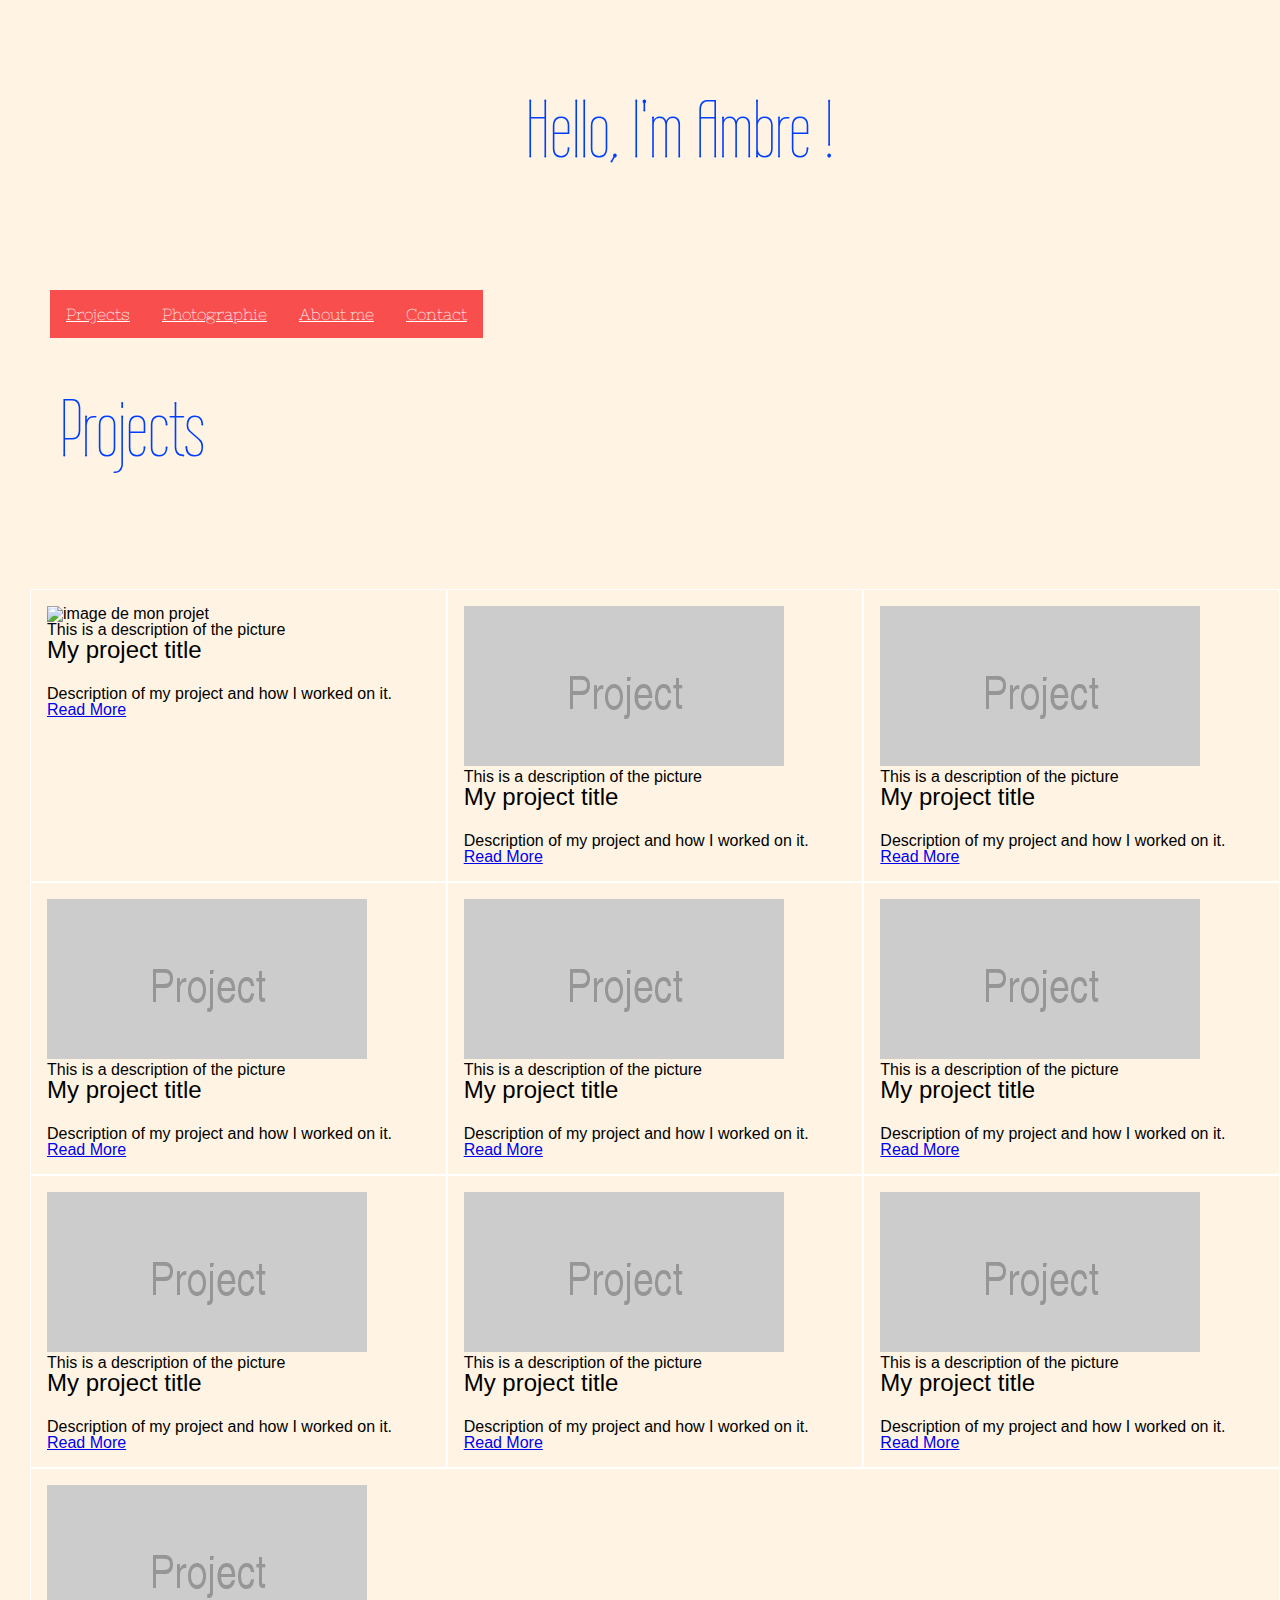
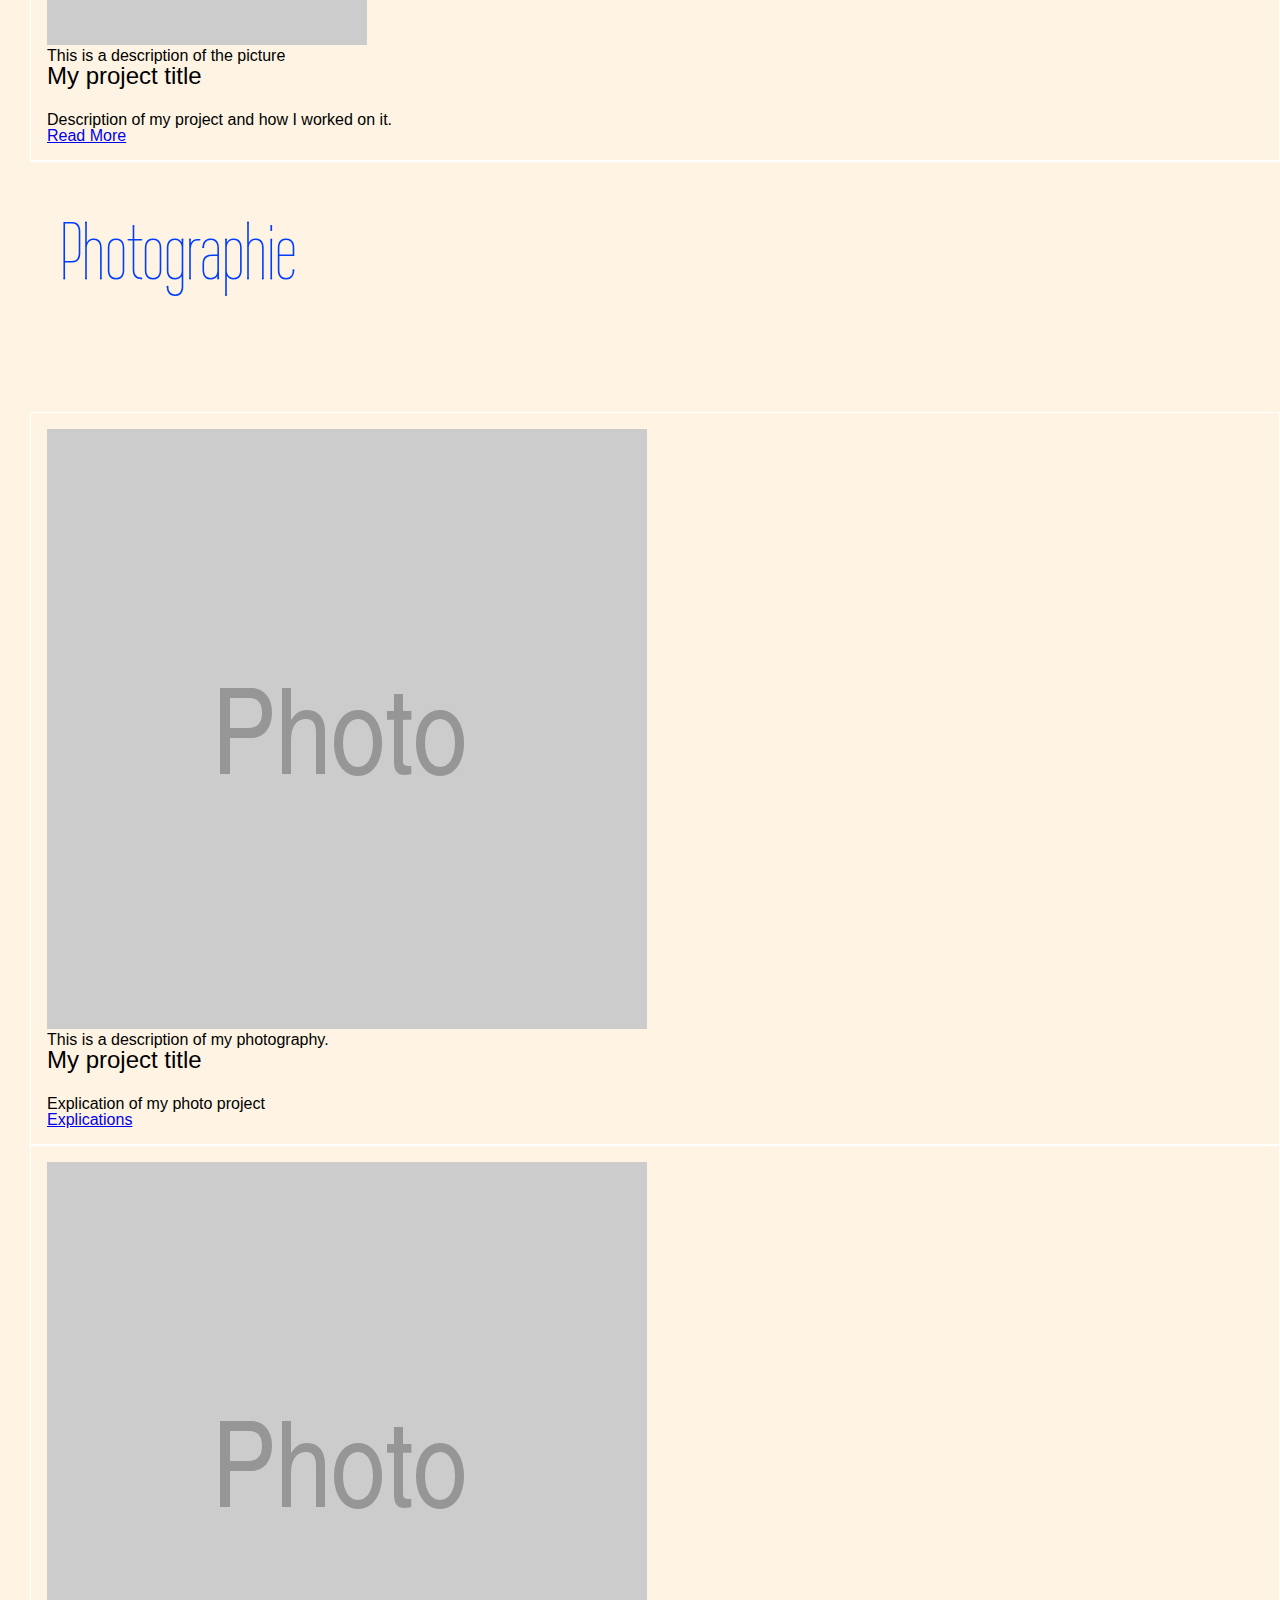
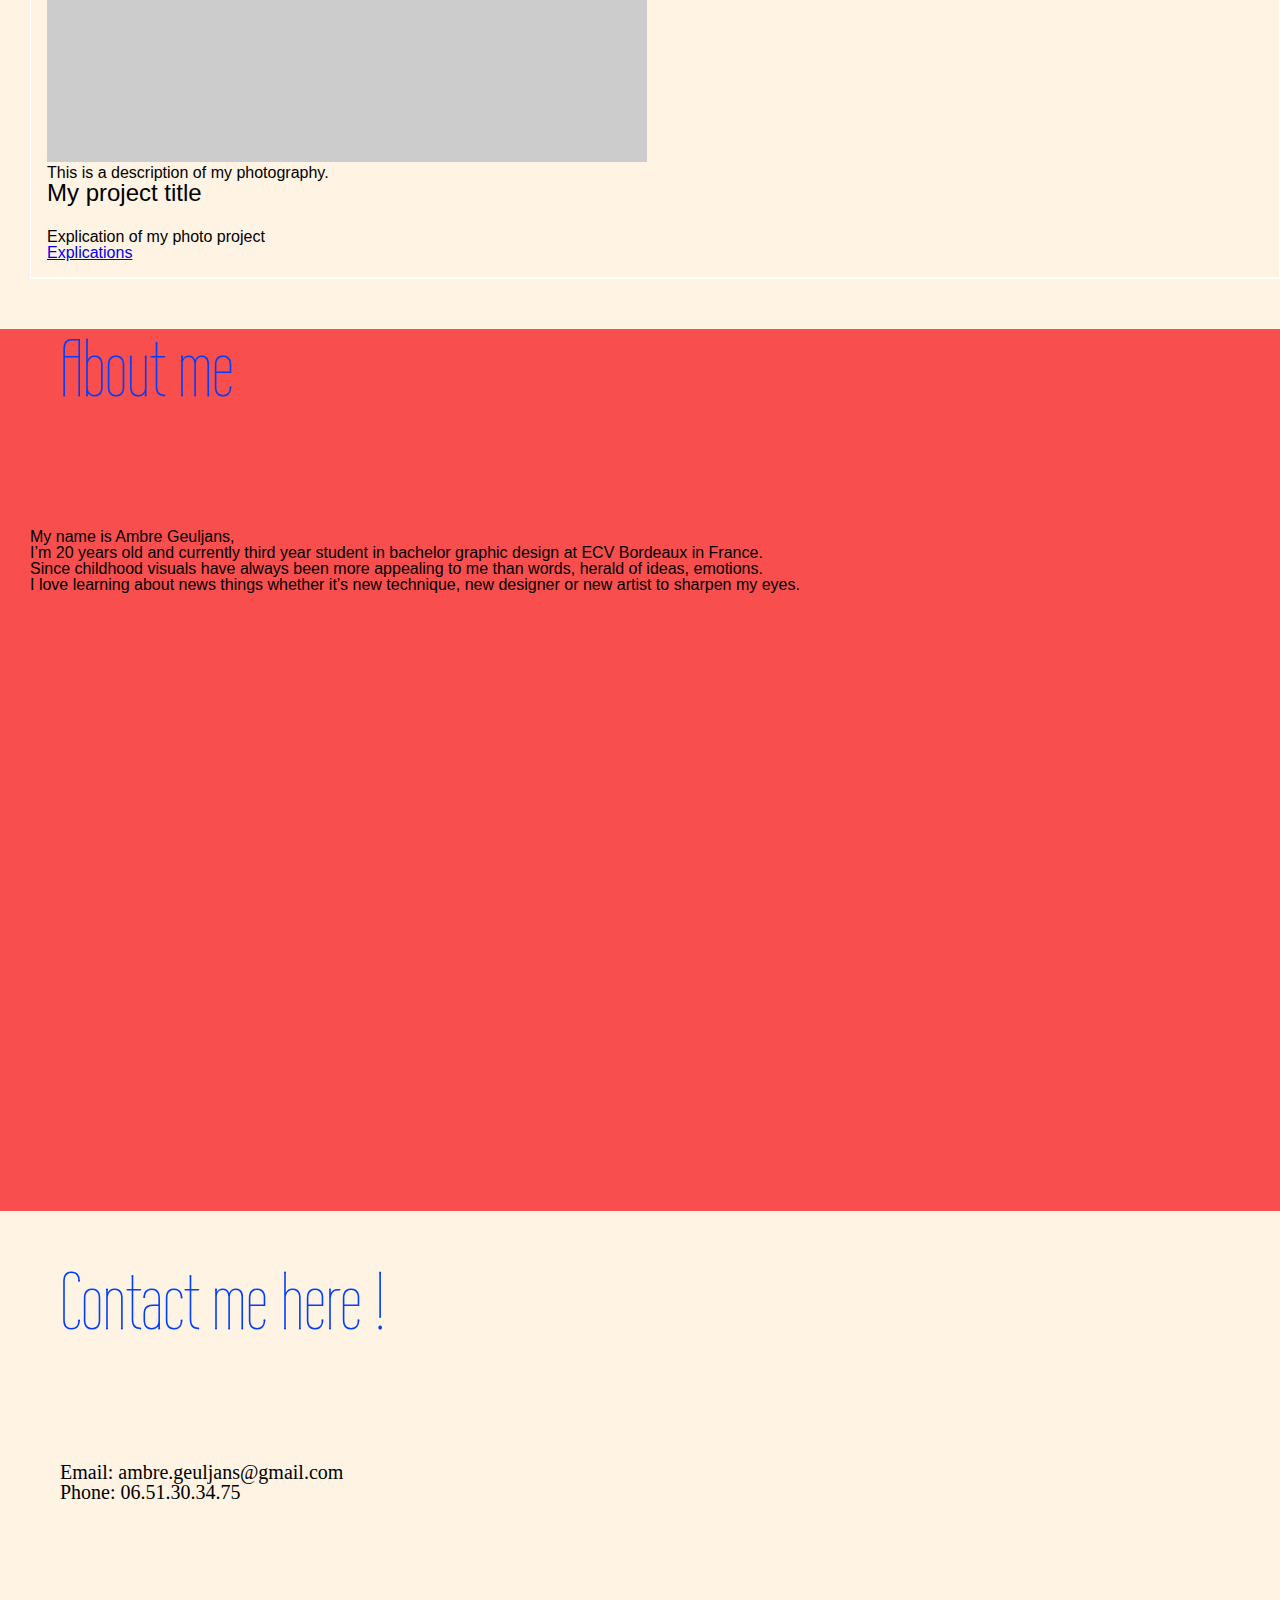
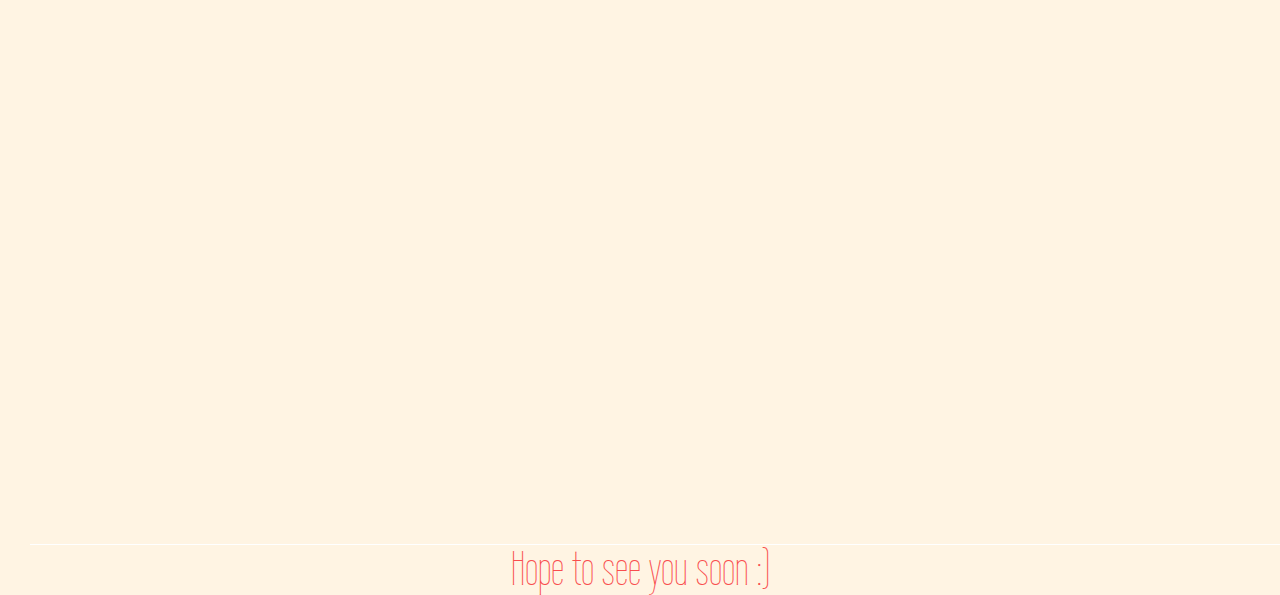
==== index.html @ 08d4a963 "First Commit" ====
<!DOCTYPE html>
<html lang="en" dir="ltr">
  <head>
    <meta charset="utf-8">
    <title>My first portfolio</title>

    <link rel="stylesheet" href="css/reset.css">
    <link rel="stylesheet" href="css/typo.css">
    <link rel="stylesheet" href="css/master.css">

  </head>
  <body>

<header>
  <h1>Hello, I'm Ambre !</h1>

<a class="toggle-menu" href="#mainmenu">Open</a>

<nav id="mainmenu">
    <a href="#" class= "menu-close">x</a>
  <ul>
    <li> <a href="#project">Projects</a> </li>
    <li> <a href="#photo">Photographie</a> </li>
    <li> <a href="#about">About me</a> </li>
    <li> <a href="#contact">Contact</a> </li>
  </ul>
</nav>
<a href="#" class="backdrop"></a>
</header>

<main>
<section id="project">
<h1>Projects</h1>

<div class="project-feature-content">

    <div class="project-feature">

    <figure>
      <img src="images/fish.jpg" alt="image de mon projet">
      <figcaption>This is a description of the picture</figcaption>
    </figure>

      <h2>My project title</h2>
      <p>Description of my project and how I worked on it. </p>
      <a href="project01.html">Read More</a>

    </div>



    <div class="project-feature">

    <figure>
      <img src="images/th-320x160.png" alt="image de mon projet">
      <figcaption>This is a description of the picture</figcaption>
    </figure>

      <h2>My project title</h2>
      <p>Description of my project and how I worked on it. </p>
      <a href="project01.html">Read More</a>

    </div>



    <div class="project-feature">

    <figure>
      <img src="images/th-320x160.png" alt="image de mon projet">
      <figcaption>This is a description of the picture</figcaption>
    </figure>

      <h2>My project title</h2>
      <p>Description of my project and how I worked on it. </p>
      <a href="project01.html">Read More</a>

    </div>



    <div class="project-feature">

    <figure>
      <img src="images/th-320x160.png" alt="image de mon projet">
      <figcaption>This is a description of the picture</figcaption>
    </figure>

      <h2>My project title</h2>
      <p>Description of my project and how I worked on it. </p>
      <a href="project01.html">Read More</a>

    </div>



    <div class="project-feature">

    <figure>
      <img src="images/th-320x160.png" alt="image de mon projet">
      <figcaption>This is a description of the picture</figcaption>
    </figure>

      <h2>My project title</h2>
      <p>Description of my project and how I worked on it. </p>
      <a href="project01.html">Read More</a>

    </div>



    <div class="project-feature">

    <figure>
      <img src="images/th-320x160.png" alt="image de mon projet">
      <figcaption>This is a description of the picture</figcaption>
    </figure>

      <h2>My project title</h2>
      <p>Description of my project and how I worked on it. </p>
      <a href="project01.html">Read More</a>

    </div>



    <div class="project-feature">

    <figure>
      <img src="images/th-320x160.png" alt="image de mon projet">
      <figcaption>This is a description of the picture</figcaption>
    </figure>

      <h2>My project title</h2>
      <p>Description of my project and how I worked on it. </p>
      <a href="project01.html">Read More</a>

    </div>



    <div class="project-feature">

    <figure>
      <img src="images/th-320x160.png" alt="image de mon projet">
      <figcaption>This is a description of the picture</figcaption>
    </figure>

      <h2>My project title</h2>
      <p>Description of my project and how I worked on it. </p>
      <a href="project01.html">Read More</a>

    </div>



    <div class="project-feature">

    <figure>
      <img src="images/th-320x160.png" alt="image de mon projet">
      <figcaption>This is a description of the picture</figcaption>
    </figure>

      <h2>My project title</h2>
      <p>Description of my project and how I worked on it. </p>
      <a href="project01.html">Read More</a>

    </div>



    <div class="project-feature">

    <figure>
      <img src="images/th-320x160.png" alt="image de mon projet">
      <figcaption>This is a description of the picture</figcaption>
    </figure>

      <h2>My project title</h2>
      <p>Description of my project and how I worked on it. </p>
      <a href="project01.html">Read More</a>

    </div>



</div>

</section>


<section id="photo">

<h1>Photographie</h1>

<div class="photo-feature-content">

  <div class="photo-feature">
    <figure>
      <img src="images/th-600x600.png" alt="photo de mon projet">
      <figcaption>This is a description of my photography.</figcaption>
    </figure>

    <h2>My project title</h2>
    <p>Explication of my photo project </p>
    <a href="photo01.html">Explications</a>
  </div>

  <div class="photo-feature">
    <figure>
      <img src="images/th-600x600.png" alt="photo de mon projet">
      <figcaption>This is a description of my photography.</figcaption>
    </figure>

    <h2>My project title</h2>
    <p>Explication of my photo project </p>
    <a href="photo01.html">Explications</a>
  </div>


</section>


<section id="about">

  <div class="about">
    <h1>About me</h1>
    <p>My name is Ambre Geuljans,<br>
  I’m 20 years old and currently third year student in bachelor graphic design at ECV Bordeaux in France.<br>
  Since childhood visuals have always been more appealing to me than words, herald of ideas, emotions.<br>
  I love learning about news things whether it’s new technique, new designer or new artist to sharpen my eyes.</p>
   </div>
  </section>

<section id="contact">
<h1>Contact me here !</h1>
  <div class="infocontact">
    <p> Email: ambre.geuljans@gmail.com
    <br> Phone: 06.51.30.34.75</p>
</div>

</section>

</main>

<footer>
Hope to see you soon :)
</footer>

  </body>
</html>
---- css/typo.css ----
@import url('https://fonts.googleapis.com/css?family=Wire+One&display=swap');
@import url('https://fonts.googleapis.com/css?family=Nixie+One&display=swap');
body {
  font-family: sans-serif;
}

h1 {
  font-size: 5em;
  margin-bottom: 1.5em;
  font-family: 'Wire One', sans-serif;
  color: black;
  color: #003EFD;
}

h2{
  font-size: 1.5em;
  margin-bottom: 1em;

}

ul {
  font-family: 'Nixie One', cursive;
}

footer{
  text-align: center;
  font-size: 3em;
  font-family: 'Wire One', sans-serif;
  color: #F94E4E;
}

#contact {
  font-family: 'Playfair Display', serif;
  }
---- css/master.css ----
body {
  background: #FFF4E3;
  position: relative;
}

section {
  min-height: 98vh;
  border-bottom: 1px solid white;
}

header h1{
  margin-left: 30px;
  margin-top: 50px;
  padding-top: 40px;
  text-align : center;
  font-size: 80px;
}

h1 {
  margin-left: 30px;
}

header {
  margin-left: 50px;
}


/*nav ul{
  display: flex;
  justify-content: space-evently;
}*/

#mainmenu{
  background-color: white;
  width: 300px;
  position: absolute;
  top: 0;
  z-index: 999;
  left: -300px;
  height: 100%;
  transition: 2s all ease;
}

#mainmenu:target {
  left: 0;
}

#mainmenu ul a {
display: flex;
align-items: center;
justify-content: left;
color: white;
background:  #F94E4E;
padding: 1em;
margin-bottom: 1px;
}

.menu-close{
  display: block;
  align-items: center;
  justify-content: center;
  background: #000;
  width: 40px;
  height: 40px;
  color: #fff;
  font-size: 2em;
  text-decoration: none;
  position: absolute;
  top: 0;
  right: 0;
}

.toggle-menu{
  border: 1px solid #000;
  padding: 1em;
}


#mainmenu:target + .backdrop {
  display: block;
  background-color: rgba(255, 221, 9, 0,9)  ;
  position: static;
  top:0;
  left: 0;
  z-index: 998;
  width: 100%;
  height: 100%;
}

@media (min-width:640px) {
  #mainmenu{
      position: static;
      width: 100%;
      background: transparent;
    }
#mainmenu ul {
  display: flex;`
  justify-content: space-around;
  width: 100%;`
}

#main-menu ul a {
  color: #000;
}

.toggle-menu{
  display: none;
}

.menu-close {
  display: none;
}

#project {
  margin-left: 30px;
  margin-top: 50px;
}

.project-feature-content {
  display: flex;
  flex-wrap: wrap;
  justify-content: space-evenly;
}

.project-feature {
  border: 1px solid white;
  marging : 1em;
  padding: 1em;
  flex-basis: 320px;
  flex-grow: 1;
  flex-shrink: 1;
}

#photo {
  margin-left: 30px;
  margin-top: 50px;
}

.photo-feature-content {
  display: flex;
  flex-wrap: wrap;
  justify-content: space-evenly;
}

.photo-feature{
  border: 1px solid white;
  marging : 1em;
  padding: 1em;
  flex-grow: 1;
}

.about {
  margin-left: 30px;
  margin-top: 50px;

}
#about {
    background: #F94E4E;

}

#contact {
  margin-left: 30px;
  margin-top: 50px;
}

.infocontact {
  margin-left: 30px;
  display-flex: flex;
  font-size: 20px;
}
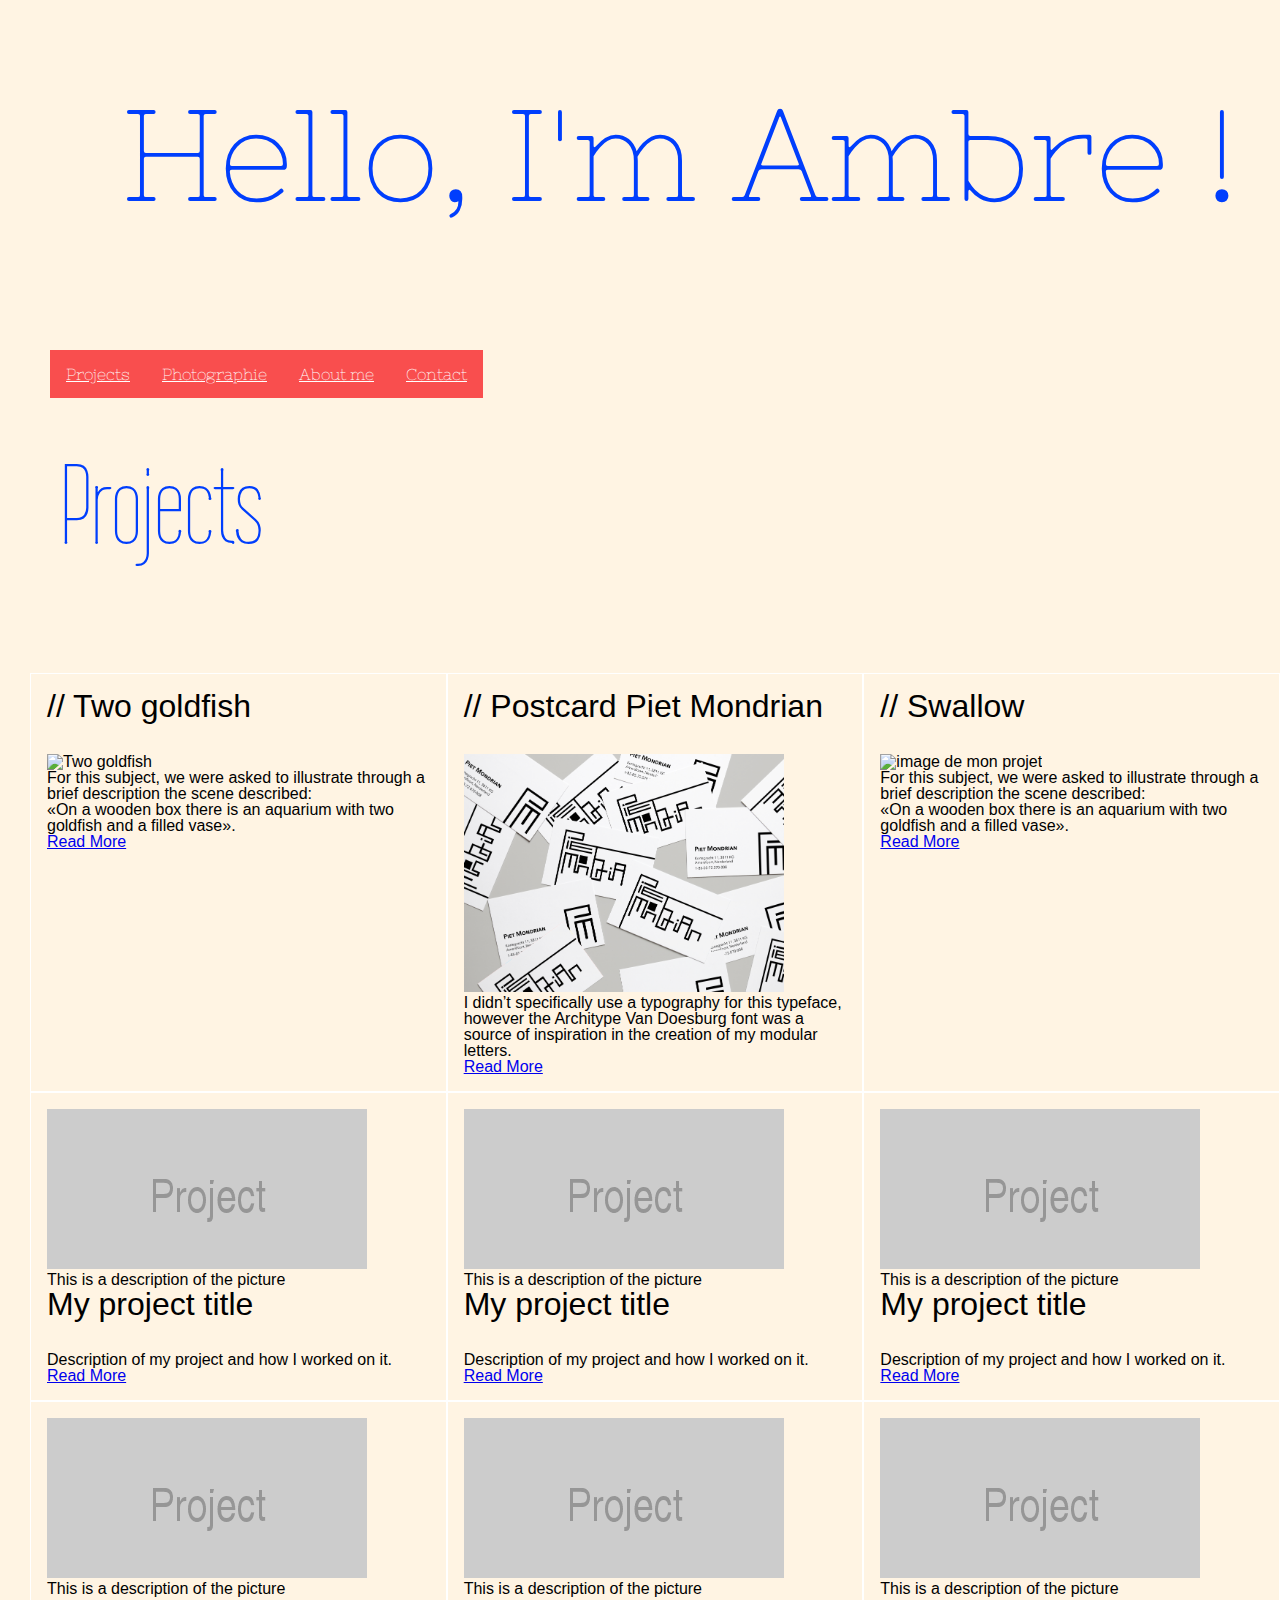
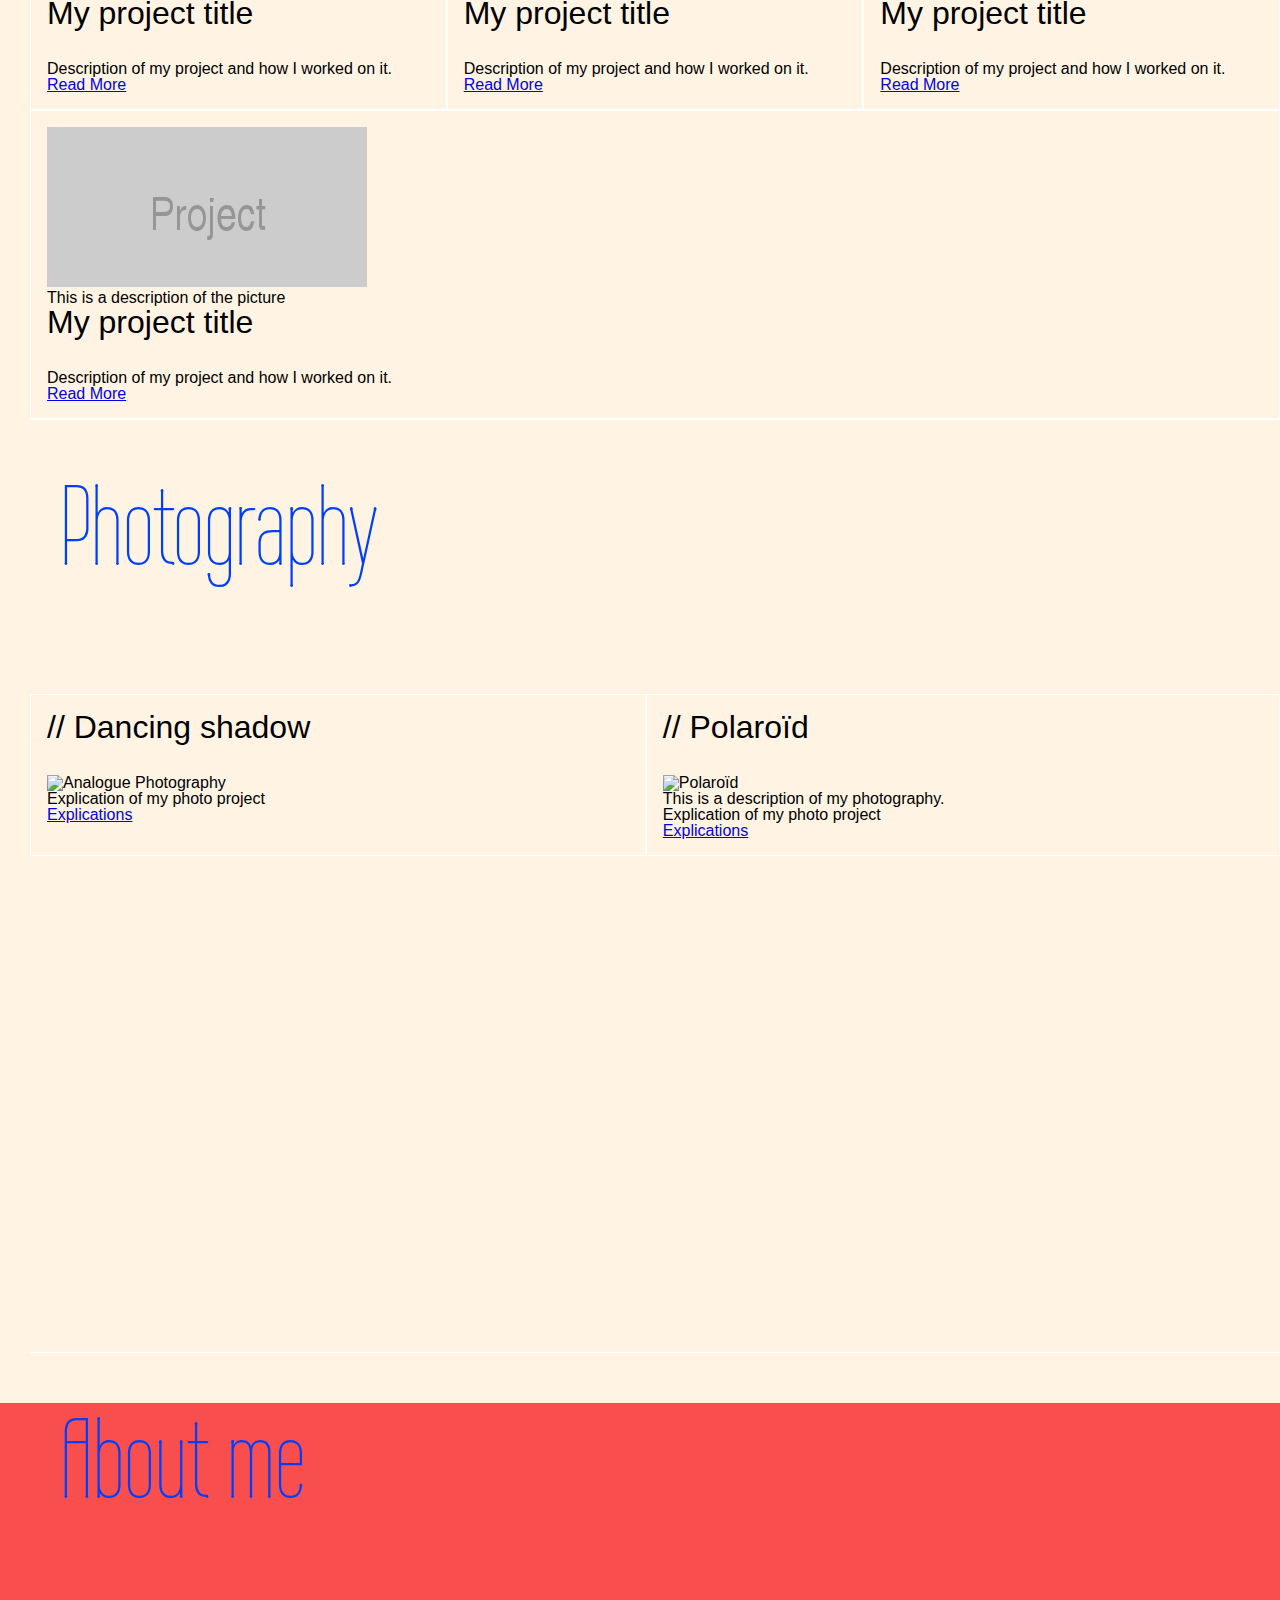
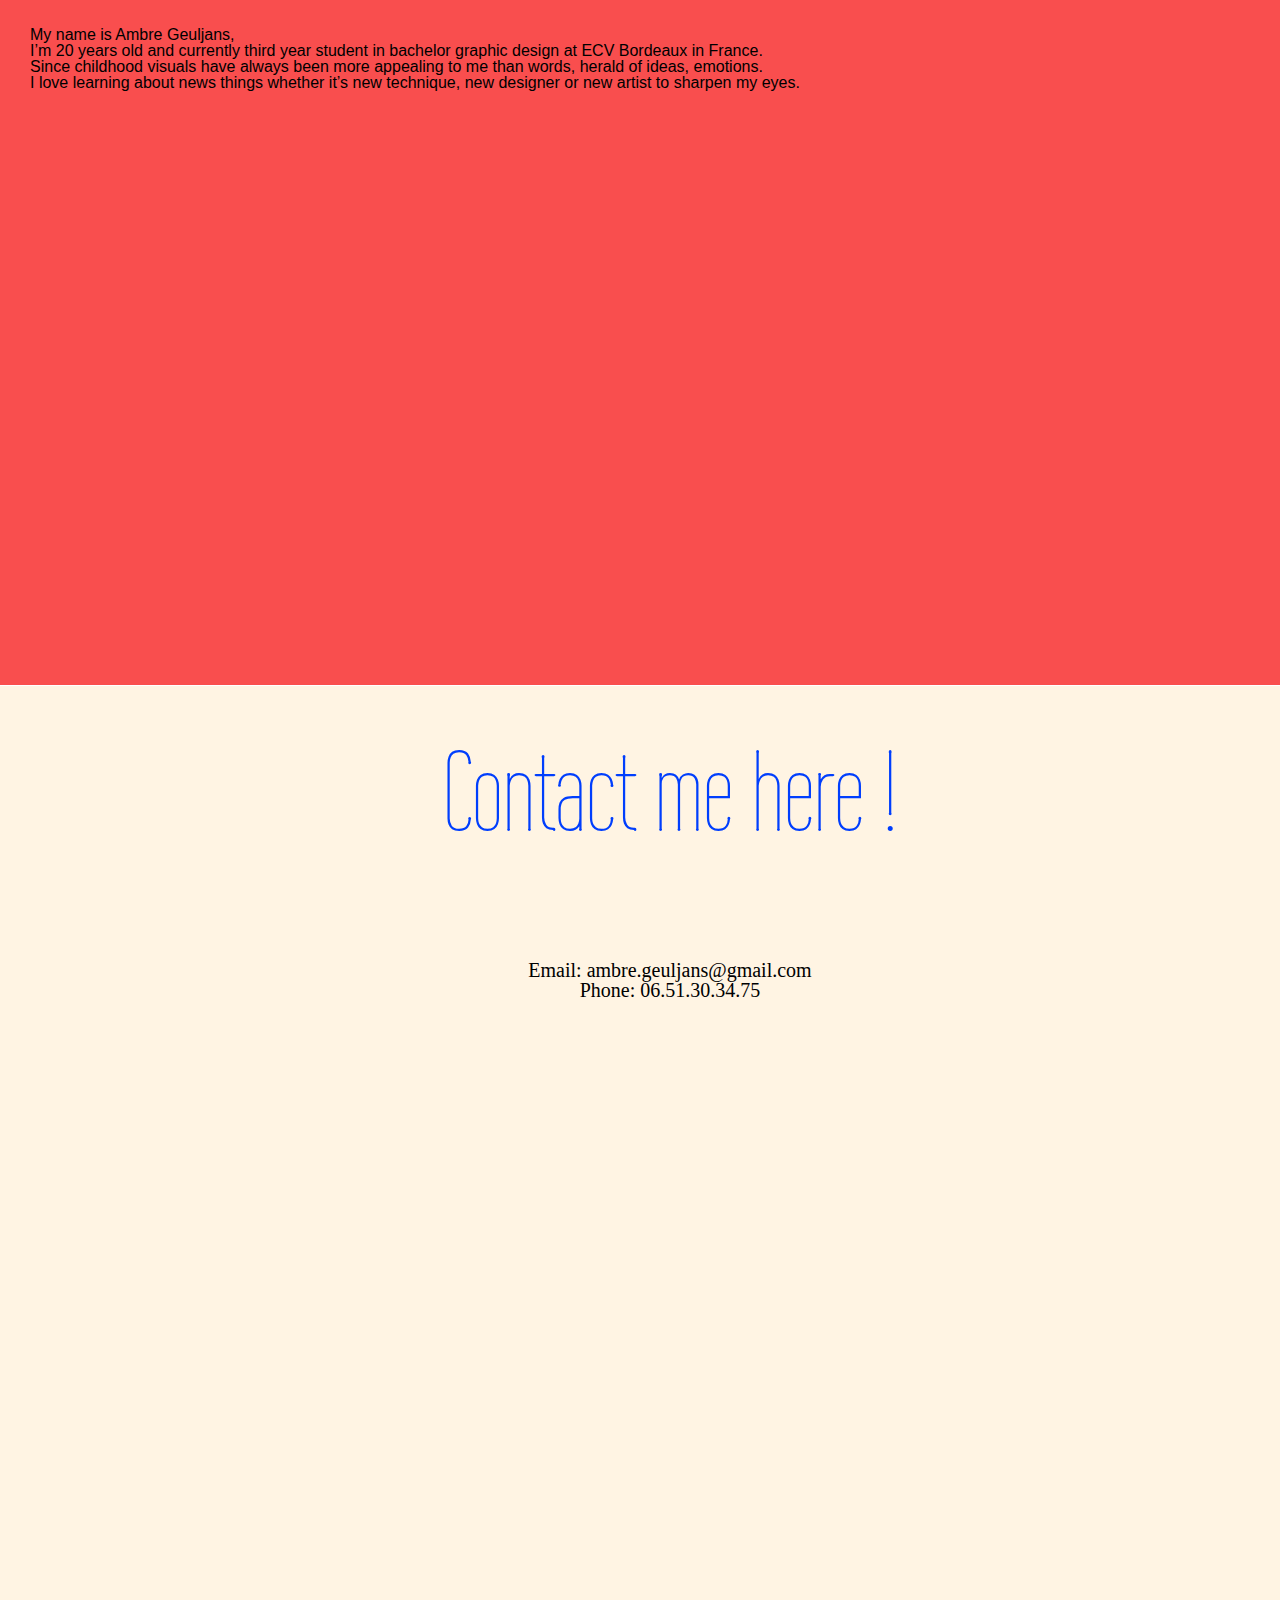
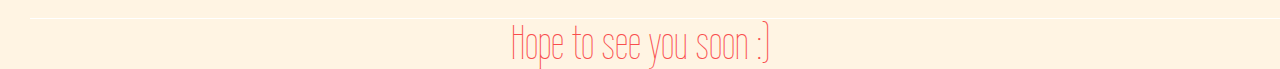
==== commit 4a66eb7d: "2ème mise à jour" ====
--- a/index.html
+++ b/index.html
@@ -37,42 +37,43 @@
     <div class="project-feature">
 
     <figure>
-      <img src="images/fish.jpg" alt="image de mon projet">
-      <figcaption>This is a description of the picture</figcaption>
-    </figure>
-
-      <h2>My project title</h2>
-      <p>Description of my project and how I worked on it. </p>
-      <a href="project01.html">Read More</a>
-
-    </div>
-
-
-
-    <div class="project-feature">
-
-    <figure>
-      <img src="images/th-320x160.png" alt="image de mon projet">
-      <figcaption>This is a description of the picture</figcaption>
-    </figure>
-
-      <h2>My project title</h2>
-      <p>Description of my project and how I worked on it. </p>
-      <a href="project01.html">Read More</a>
-
-    </div>
-
-
-
-    <div class="project-feature">
-
-    <figure>
-      <img src="images/th-320x160.png" alt="image de mon projet">
-      <figcaption>This is a description of the picture</figcaption>
-    </figure>
-
-      <h2>My project title</h2>
-      <p>Description of my project and how I worked on it. </p>
+      <h2>// Two goldfish</h2>
+      <img src="images/fish.jpg" alt="Two goldfish" width="320x160px">
+    </figure>
+
+      <p>For this subject, we were asked to illustrate through a brief description the scene described:
+
+<br>«On a wooden box there is an aquarium with two goldfish and a filled vase».</p>
+      <a href="project01.html">Read More</a>
+
+    </div>
+
+
+
+    <div class="project-feature">
+
+    <figure>
+        <h2>// Postcard Piet Mondrian</h2>
+      <img src="images/cards.jpg" alt="Piet Mondrian" width="320x160px">
+    </figure>
+
+      <p>I didn’t specifically use a typography for this typeface, however the Architype Van Doesburg font was a source of inspiration in the creation of my modular letters.</p>
+      <a href="project01.html">Read More</a>
+
+    </div>
+
+
+
+    <div class="project-feature">
+
+    <figure>
+      <h2>// Swallow</h2>
+      <img src="images/" alt="image de mon projet" width="320x160px">
+    </figure>
+
+      <p>For this subject, we were asked to illustrate through a brief description the scene described:
+
+<br>«On a wooden box there is an aquarium with two goldfish and a filled vase».</p>
       <a href="project01.html">Read More</a>
 
     </div>
@@ -191,28 +192,28 @@
 
 <section id="photo">
 
-<h1>Photographie</h1>
+<h1>Photography</h1>
 
 <div class="photo-feature-content">
 
   <div class="photo-feature">
     <figure>
-      <img src="images/th-600x600.png" alt="photo de mon projet">
-      <figcaption>This is a description of my photography.</figcaption>
-    </figure>
-
-    <h2>My project title</h2>
+      <h2>// Dancing shadow</h2>
+      <img src="images/negative.jpg" alt="Analogue Photography"width="500x500">
+    </figure>
+
     <p>Explication of my photo project </p>
     <a href="photo01.html">Explications</a>
   </div>
 
   <div class="photo-feature">
     <figure>
-      <img src="images/th-600x600.png" alt="photo de mon projet">
+      <h2>// Polaroïd</h2>
+      <img src="images/pola.jpg" alt="Polaroïd"width="400x400">
       <figcaption>This is a description of my photography.</figcaption>
     </figure>
 
-    <h2>My project title</h2>
+
     <p>Explication of my photo project </p>
     <a href="photo01.html">Explications</a>
   </div>
--- a/css/typo.css
+++ b/css/typo.css
@@ -4,16 +4,20 @@
   font-family: sans-serif;
 }
 
+header h1{
+  font-family: 'Nixie One', cursive;
+}
+
 h1 {
-  font-size: 5em;
-  margin-bottom: 1.5em;
+  font-size: 7em;
+  margin-bottom: 1em;
   font-family: 'Wire One', sans-serif;
   color: black;
   color: #003EFD;
 }
 
 h2{
-  font-size: 1.5em;
+  font-size: 2em;
   margin-bottom: 1em;
 
 }
@@ -31,4 +35,6 @@
 
 #contact {
   font-family: 'Playfair Display', serif;
+  font-size: 1,5em;
+  text-align: center;
   }
--- a/css/master.css
+++ b/css/master.css
@@ -13,7 +13,7 @@
   margin-top: 50px;
   padding-top: 40px;
   text-align : center;
-  font-size: 80px;
+  font-size: 130px;
 }
 
 h1 {
@@ -111,6 +111,12 @@
   display: none;
 }
 
+.img{
+  width: 50%;
+  height: 500Px;
+  object-fit: cover;
+}
+
 #project {
   margin-left: 30px;
   margin-top: 50px;
@@ -166,6 +172,7 @@
 
 .infocontact {
   margin-left: 30px;
+  margin-top: 100px;
   display-flex: flex;
   font-size: 20px;
 }
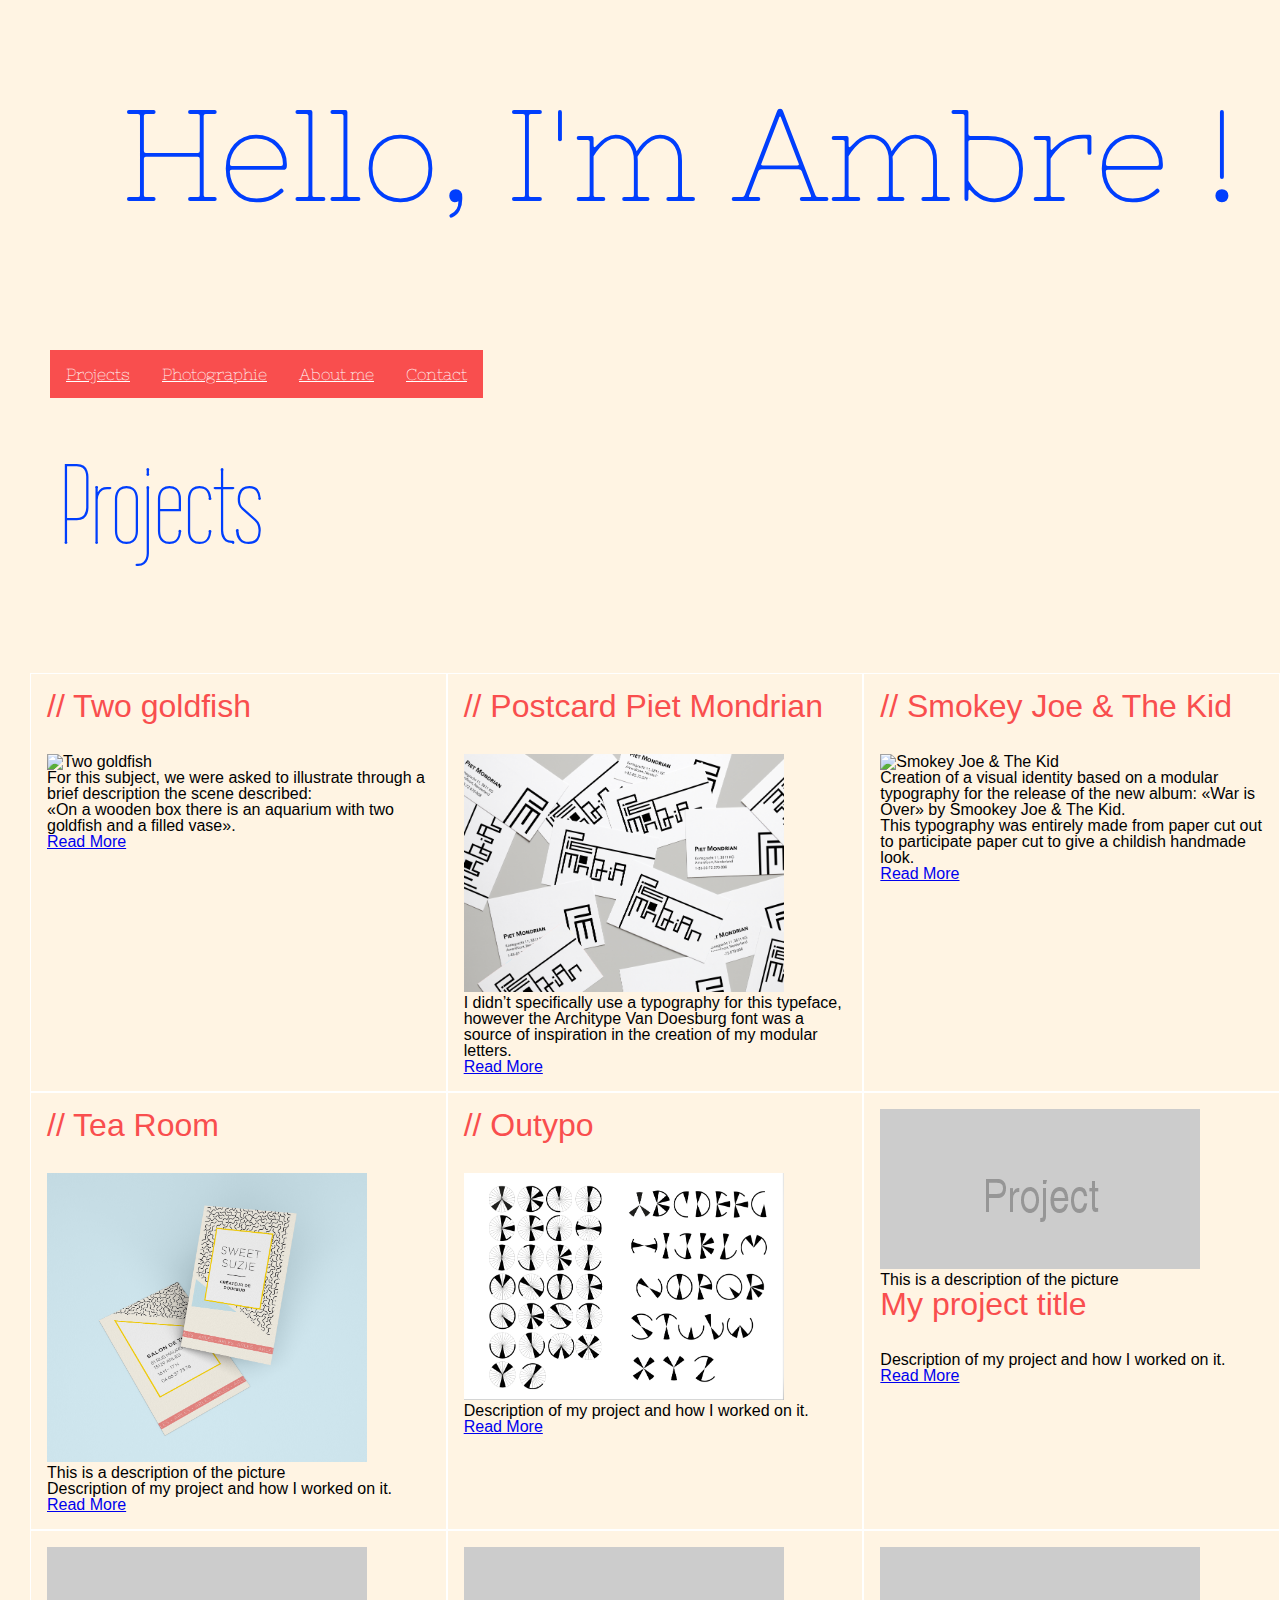
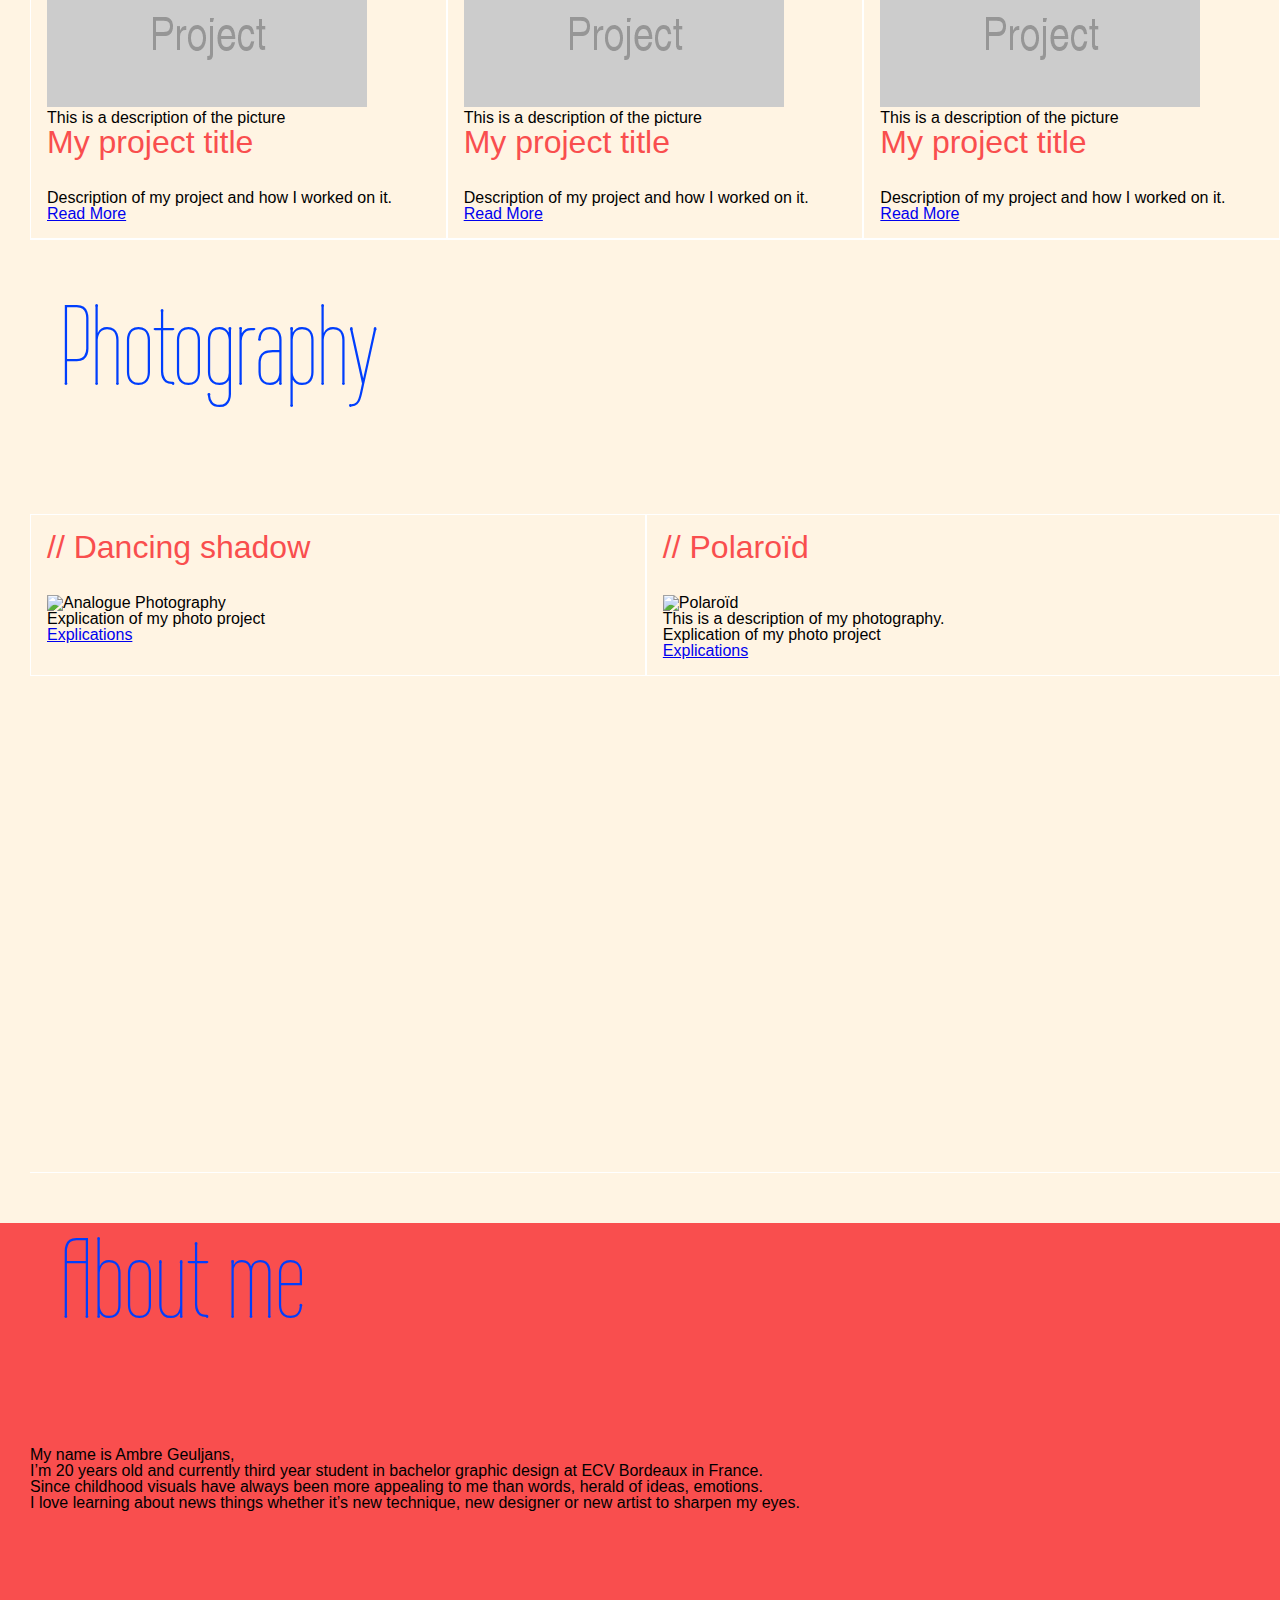
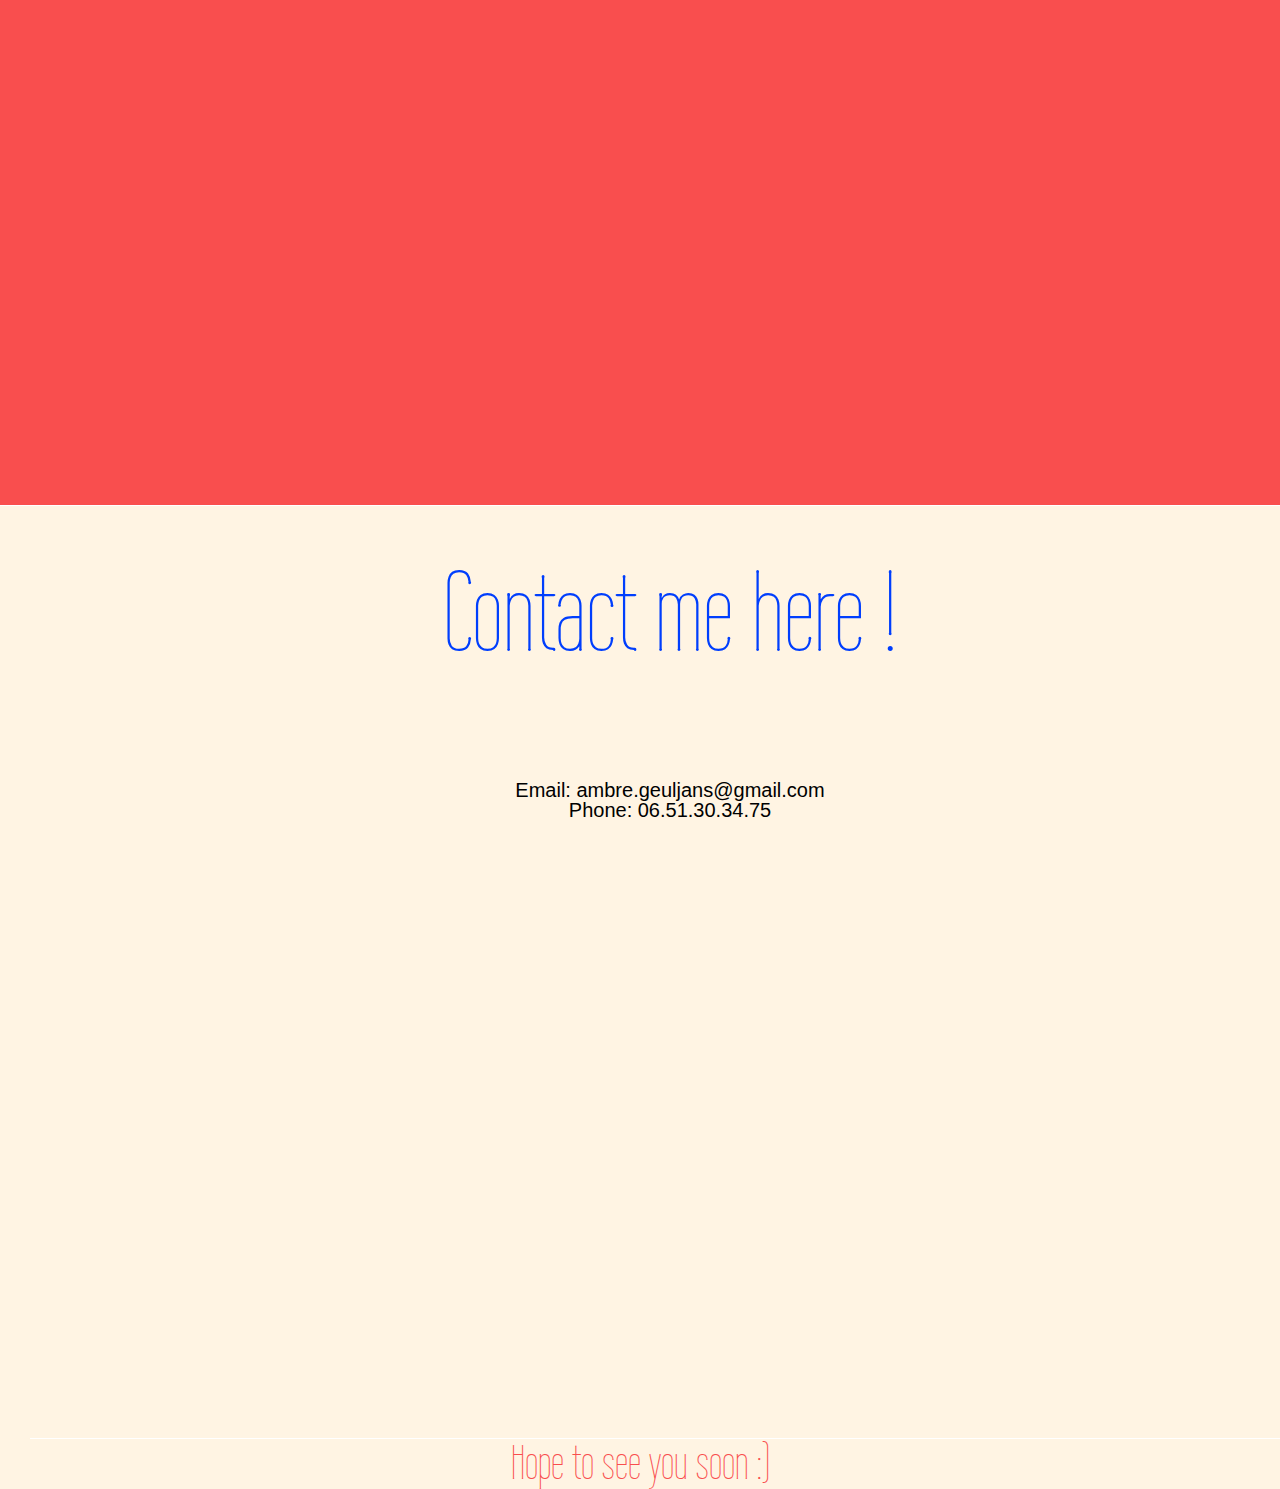
==== commit 95441ba4: "3ème fois" ====
--- a/index.html
+++ b/index.html
@@ -67,124 +67,107 @@
     <div class="project-feature">
 
     <figure>
-      <h2>// Swallow</h2>
-      <img src="images/" alt="image de mon projet" width="320x160px">
-    </figure>
-
-      <p>For this subject, we were asked to illustrate through a brief description the scene described:
-
-<br>«On a wooden box there is an aquarium with two goldfish and a filled vase».</p>
-      <a href="project01.html">Read More</a>
-
-    </div>
-
-
-
-    <div class="project-feature">
-
-    <figure>
-      <img src="images/th-320x160.png" alt="image de mon projet">
-      <figcaption>This is a description of the picture</figcaption>
-    </figure>
-
-      <h2>My project title</h2>
-      <p>Description of my project and how I worked on it. </p>
-      <a href="project01.html">Read More</a>
-
-    </div>
-
-
-
-    <div class="project-feature">
-
-    <figure>
-      <img src="images/th-320x160.png" alt="image de mon projet">
-      <figcaption>This is a description of the picture</figcaption>
-    </figure>
-
-      <h2>My project title</h2>
-      <p>Description of my project and how I worked on it. </p>
-      <a href="project01.html">Read More</a>
-
-    </div>
-
-
-
-    <div class="project-feature">
-
-    <figure>
-      <img src="images/th-320x160.png" alt="image de mon projet">
-      <figcaption>This is a description of the picture</figcaption>
-    </figure>
-
-      <h2>My project title</h2>
-      <p>Description of my project and how I worked on it. </p>
-      <a href="project01.html">Read More</a>
-
-    </div>
-
-
-
-    <div class="project-feature">
-
-    <figure>
-      <img src="images/th-320x160.png" alt="image de mon projet">
-      <figcaption>This is a description of the picture</figcaption>
-    </figure>
-
-      <h2>My project title</h2>
-      <p>Description of my project and how I worked on it. </p>
-      <a href="project01.html">Read More</a>
-
-    </div>
-
-
-
-    <div class="project-feature">
-
-    <figure>
-      <img src="images/th-320x160.png" alt="image de mon projet">
-      <figcaption>This is a description of the picture</figcaption>
-    </figure>
-
-      <h2>My project title</h2>
-      <p>Description of my project and how I worked on it. </p>
-      <a href="project01.html">Read More</a>
-
-    </div>
-
-
-
-    <div class="project-feature">
-
-    <figure>
-      <img src="images/th-320x160.png" alt="image de mon projet">
-      <figcaption>This is a description of the picture</figcaption>
-    </figure>
-
-      <h2>My project title</h2>
-      <p>Description of my project and how I worked on it. </p>
-      <a href="project01.html">Read More</a>
-
-    </div>
-
-
-
-    <div class="project-feature">
-
-    <figure>
-      <img src="images/th-320x160.png" alt="image de mon projet">
-      <figcaption>This is a description of the picture</figcaption>
-    </figure>
-
-      <h2>My project title</h2>
-      <p>Description of my project and how I worked on it. </p>
-      <a href="project01.html">Read More</a>
-
-    </div>
-
-
-
+      <h2>// Smokey Joe & The Kid</h2>
+      <img src="images/Pochette.jpg" alt="Smokey Joe & The Kid" width="320x160px">
+    </figure>
+
+      <p>Creation of a visual identity based on a modular typography for the release of the new album:
+        «War is Over» by Smookey Joe & The Kid.
+
+        <br>This typography was entirely made from paper cut out to participate paper cut to give a childish handmade look.</p>
+      <a href="project01.html">Read More</a>
+
+    </div>
+
+
+
+    <div class="project-feature">
+
+    <figure>
+        <h2>// Tea Room</h2>
+      <img src="images/Cartes.jpg" alt="image de mon projet"width="320x160px">
+      <figcaption>This is a description of the picture</figcaption>
+    </figure>
+
+      <p>Description of my project and how I worked on it. </p>
+      <a href="project01.html">Read More</a>
+
+    </div>
+
+
+
+    <div class="project-feature">
+
+    <figure>
+          <h2>// Outypo</h2>
+      <img src="images/outypo.png" alt="image de mon projet"width="320x160px">
+    </figure>
+
+
+      <p>Description of my project and how I worked on it. </p>
+      <a href="project01.html">Read More</a>
+
+    </div>
+
+
+
+    <div class="project-feature">
+
+    <figure>
+      <img src="images/th-320x160.png" alt="image de mon projet">
+      <figcaption>This is a description of the picture</figcaption>
+    </figure>
+
+      <h2>My project title</h2>
+      <p>Description of my project and how I worked on it. </p>
+      <a href="project01.html">Read More</a>
+
+    </div>
+
+
+
+    <div class="project-feature">
+
+    <figure>
+      <img src="images/th-320x160.png" alt="image de mon projet">
+      <figcaption>This is a description of the picture</figcaption>
+    </figure>
+
+      <h2>My project title</h2>
+      <p>Description of my project and how I worked on it. </p>
+      <a href="project01.html">Read More</a>
+
+    </div>
+
+
+
+    <div class="project-feature">
+
+    <figure>
+      <img src="images/th-320x160.png" alt="image de mon projet">
+      <figcaption>This is a description of the picture</figcaption>
+    </figure>
+
+      <h2>My project title</h2>
+      <p>Description of my project and how I worked on it. </p>
+      <a href="project01.html">Read More</a>
+
+    </div>
+
+
+
+    <div class="project-feature">
+
+    <figure>
+      <img src="images/th-320x160.png" alt="image de mon projet">
+      <figcaption>This is a description of the picture</figcaption>
+    </figure>
+
+      <h2>My project title</h2>
+      <p>Description of my project and how I worked on it. </p>
+      <a href="project01.html">Read More</a>
+
+    </div>
 </div>
 
 </section>
--- a/css/typo.css
+++ b/css/typo.css
@@ -19,6 +19,8 @@
 h2{
   font-size: 2em;
   margin-bottom: 1em;
+  color: #F94E4E;
+
 
 }
 
@@ -34,7 +36,6 @@
 }
 
 #contact {
-  font-family: 'Playfair Display', serif;
   font-size: 1,5em;
   text-align: center;
   }
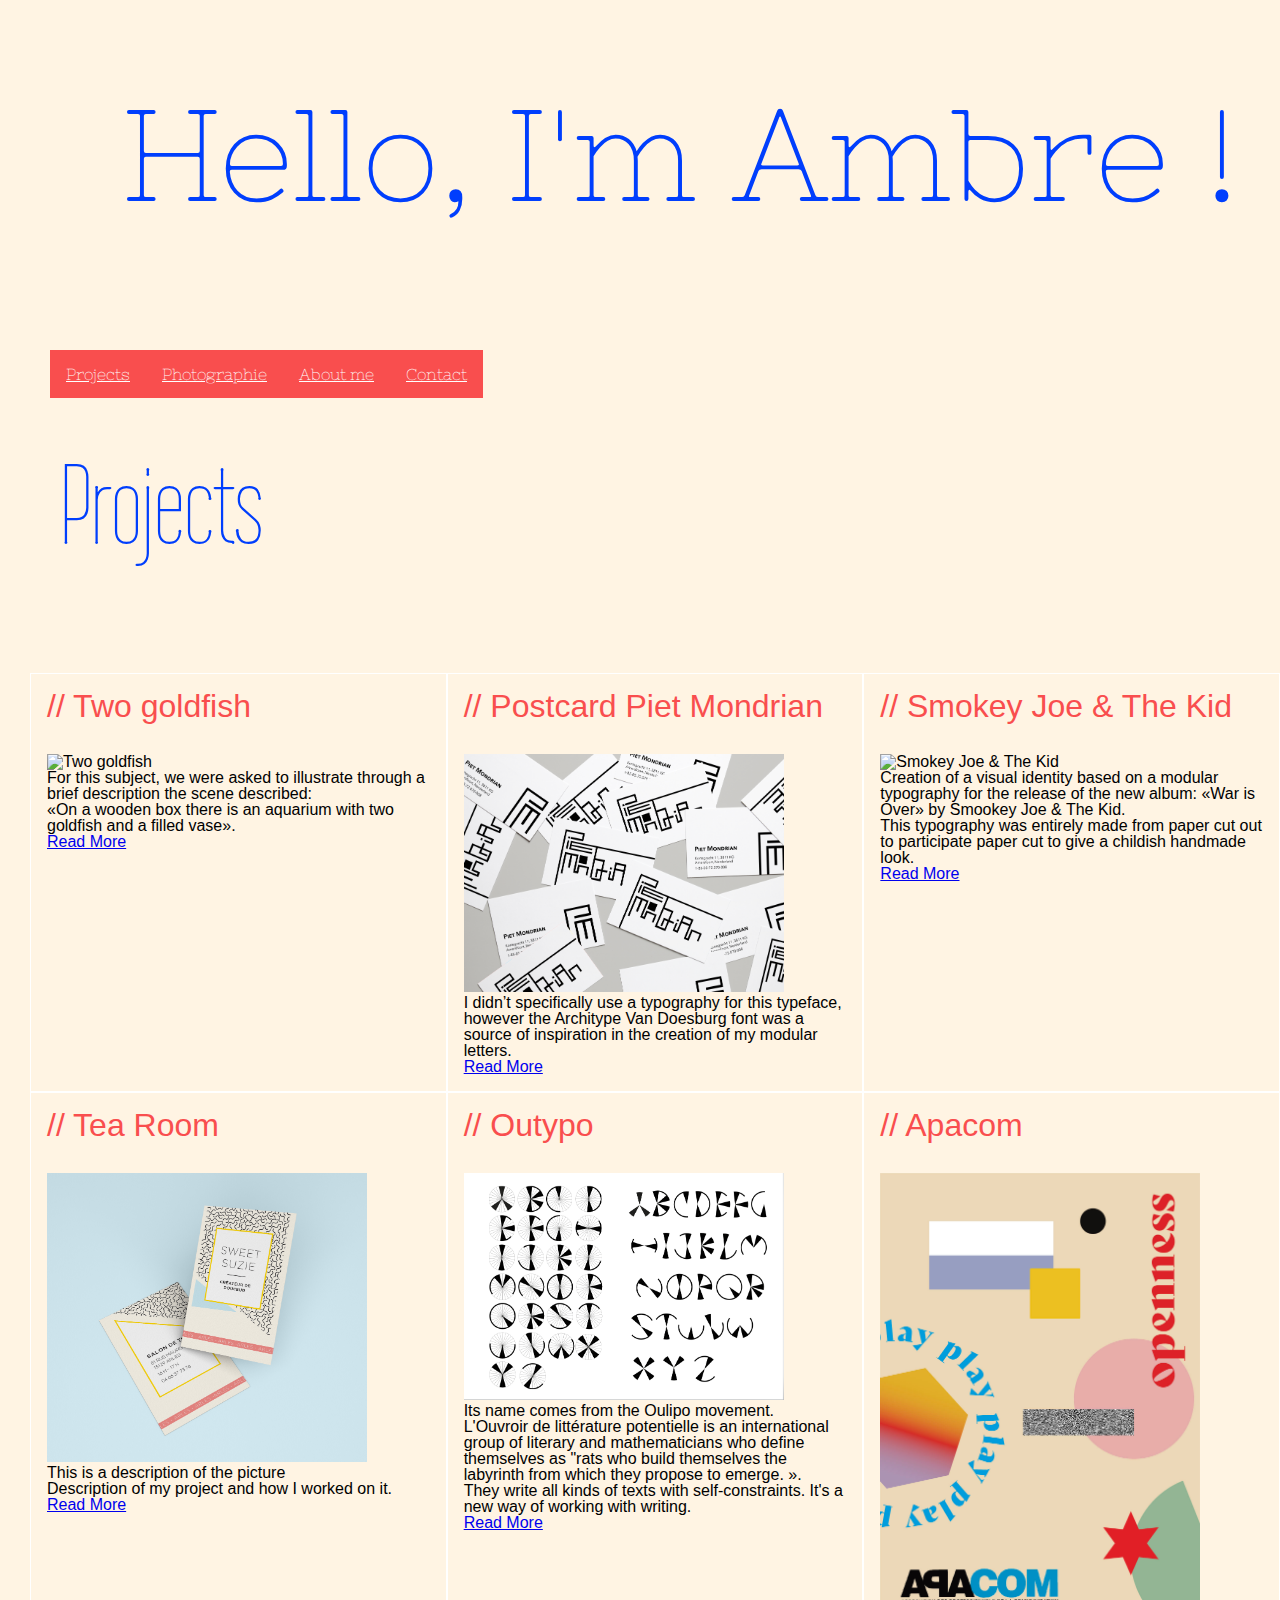
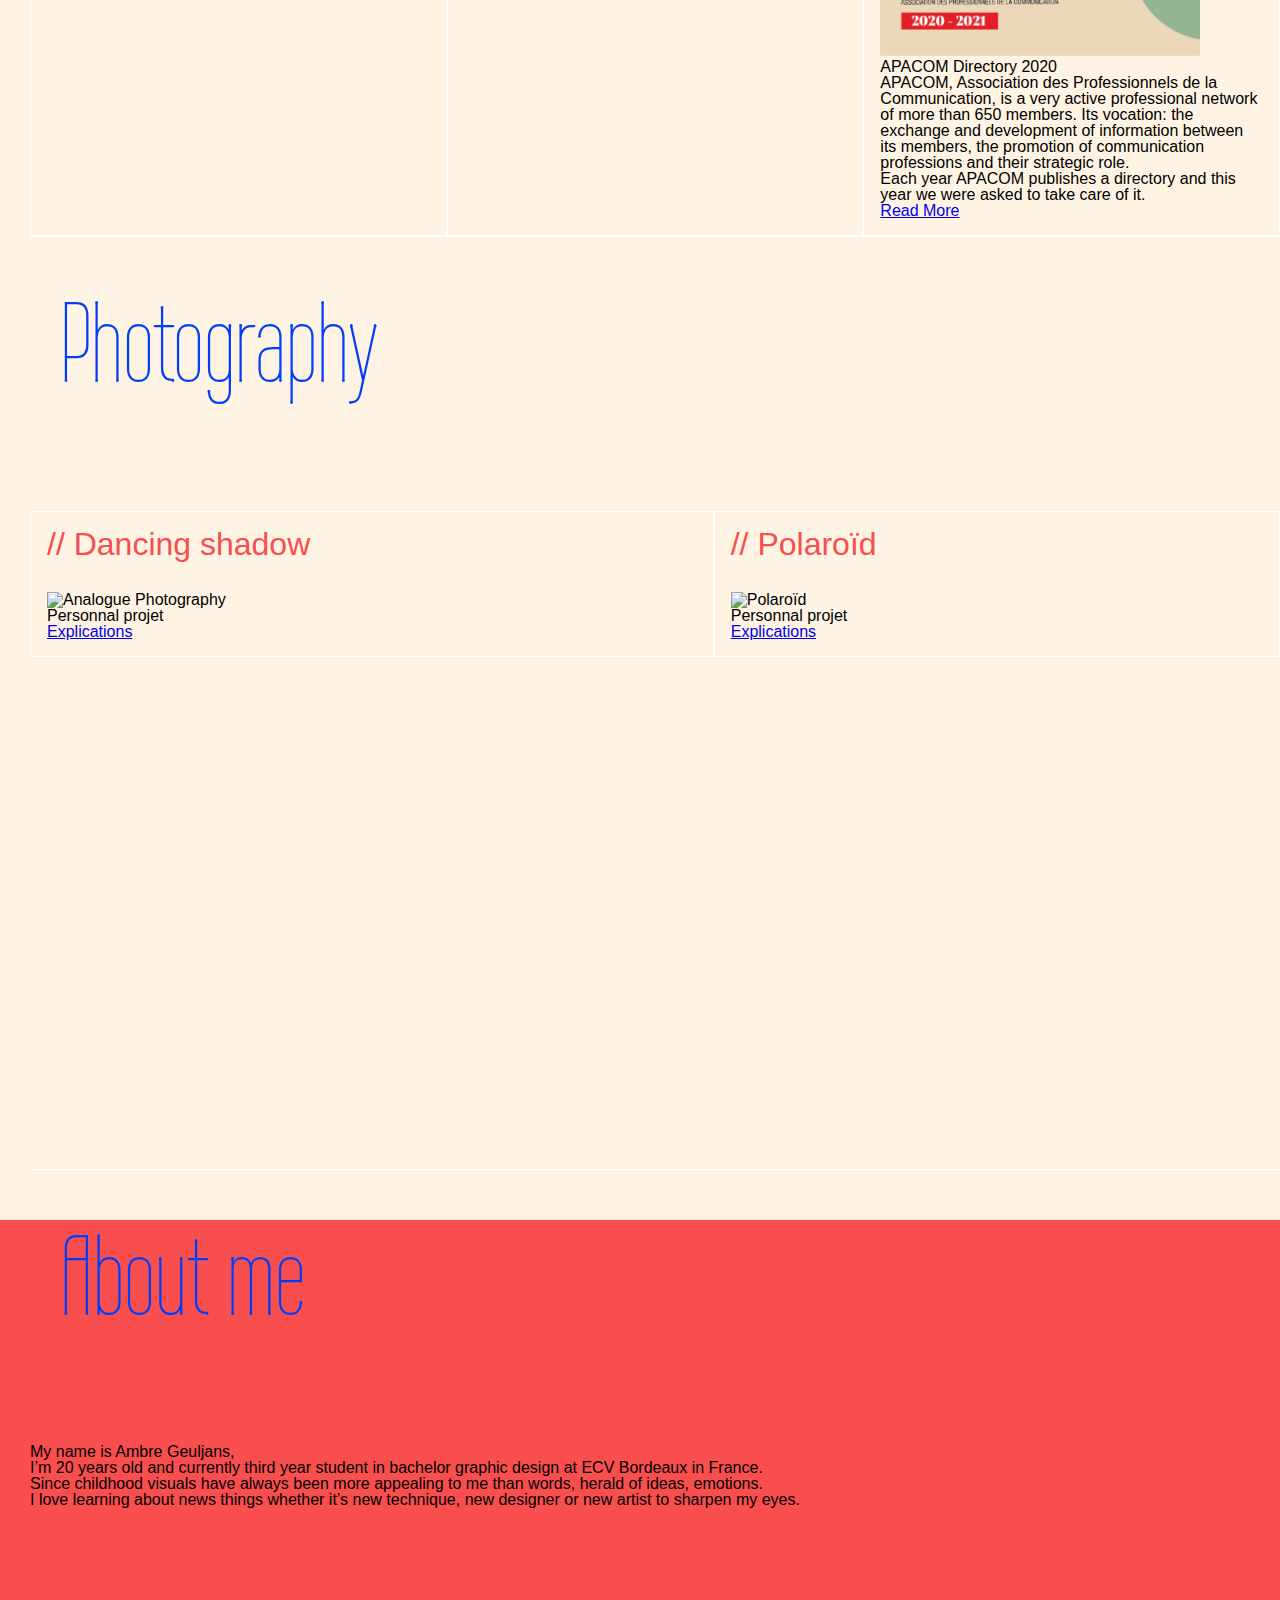
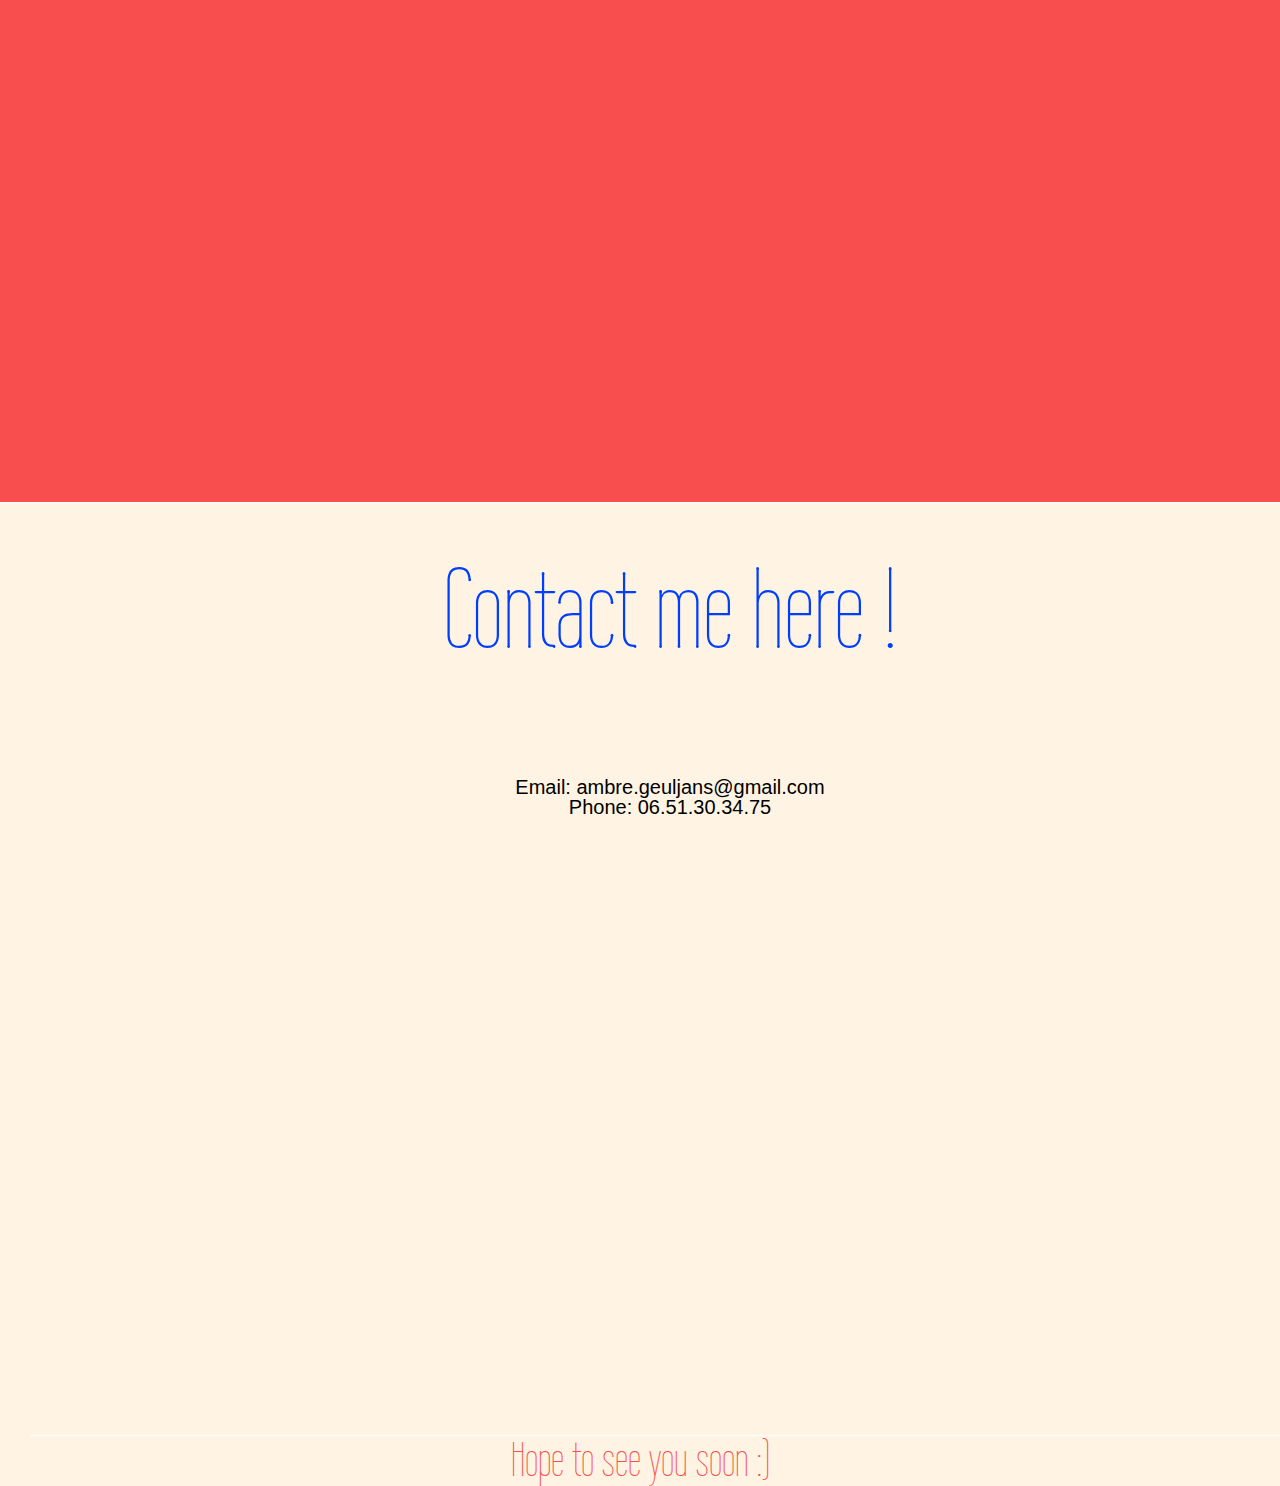
==== commit d1e1553a: "Modifs 4" ====
--- a/index.html
+++ b/index.html
@@ -58,7 +58,7 @@
     </figure>
 
       <p>I didn’t specifically use a typography for this typeface, however the Architype Van Doesburg font was a source of inspiration in the creation of my modular letters.</p>
-      <a href="project01.html">Read More</a>
+      <a href="project02.html">Read More</a>
 
     </div>
 
@@ -75,7 +75,7 @@
         «War is Over» by Smookey Joe & The Kid.
 
         <br>This typography was entirely made from paper cut out to participate paper cut to give a childish handmade look.</p>
-      <a href="project01.html">Read More</a>
+      <a href="project03.html">Read More</a>
 
     </div>
 
@@ -90,7 +90,7 @@
     </figure>
 
       <p>Description of my project and how I worked on it. </p>
-      <a href="project01.html">Read More</a>
+      <a href="project04.html">Read More</a>
 
     </div>
 
@@ -104,8 +104,10 @@
     </figure>
 
 
-      <p>Description of my project and how I worked on it. </p>
-      <a href="project01.html">Read More</a>
+      <p>Its name comes from the Oulipo movement.
+    <br>L'Ouvroir de littérature potentielle is an international group of literary and mathematicians who define themselves as "rats who build themselves the labyrinth from which they propose to emerge.  ».
+    <br>They write all kinds of texts with self-constraints. It's a new way of working with writing.</p>
+      <a href="project05.html">Read More</a>
 
     </div>
 
@@ -114,58 +116,14 @@
     <div class="project-feature">
 
     <figure>
-      <img src="images/th-320x160.png" alt="image de mon projet">
-      <figcaption>This is a description of the picture</figcaption>
+      <h2>// Apacom</h2>
+      <img src="images/apacom.jpg" alt="apcacom"width="320x160px">
     </figure>
 
-      <h2>My project title</h2>
-      <p>Description of my project and how I worked on it. </p>
-      <a href="project01.html">Read More</a>
-
-    </div>
-
-
-
-    <div class="project-feature">
-
-    <figure>
-      <img src="images/th-320x160.png" alt="image de mon projet">
-      <figcaption>This is a description of the picture</figcaption>
-    </figure>
-
-      <h2>My project title</h2>
-      <p>Description of my project and how I worked on it. </p>
-      <a href="project01.html">Read More</a>
-
-    </div>
-
-
-
-    <div class="project-feature">
-
-    <figure>
-      <img src="images/th-320x160.png" alt="image de mon projet">
-      <figcaption>This is a description of the picture</figcaption>
-    </figure>
-
-      <h2>My project title</h2>
-      <p>Description of my project and how I worked on it. </p>
-      <a href="project01.html">Read More</a>
-
-    </div>
-
-
-
-    <div class="project-feature">
-
-    <figure>
-      <img src="images/th-320x160.png" alt="image de mon projet">
-      <figcaption>This is a description of the picture</figcaption>
-    </figure>
-
-      <h2>My project title</h2>
-      <p>Description of my project and how I worked on it. </p>
-      <a href="project01.html">Read More</a>
+      <p>APACOM Directory 2020
+<br>APACOM, Association des Professionnels de la Communication, is a very active professional network of more than 650 members. Its vocation: the exchange and development of information between its members, the promotion of communication professions and their strategic role.
+<br>Each year APACOM publishes a directory and this year we were asked to take care of it.</p>
+      <a href="project06.html">Read More</a>
 
     </div>
 </div>
@@ -185,7 +143,7 @@
       <img src="images/negative.jpg" alt="Analogue Photography"width="500x500">
     </figure>
 
-    <p>Explication of my photo project </p>
+    <p>Personnal projet</p>
     <a href="photo01.html">Explications</a>
   </div>
 
@@ -193,12 +151,11 @@
     <figure>
       <h2>// Polaroïd</h2>
       <img src="images/pola.jpg" alt="Polaroïd"width="400x400">
-      <figcaption>This is a description of my photography.</figcaption>
     </figure>
 
 
-    <p>Explication of my photo project </p>
-    <a href="photo01.html">Explications</a>
+    <p>Personnal projet</p>
+    <a href="photo02.html">Explications</a>
   </div>
 
 
--- a/css/master.css
+++ b/css/master.css
@@ -55,7 +55,7 @@
 margin-bottom: 1px;
 }
 
-.menu-close{
+.close-menu{
   display: block;
   align-items: center;
   justify-content: center;
@@ -85,6 +85,7 @@
   z-index: 998;
   width: 100%;
   height: 100%;
+  z-index: 998;
 }
 
 @media (min-width:640px) {
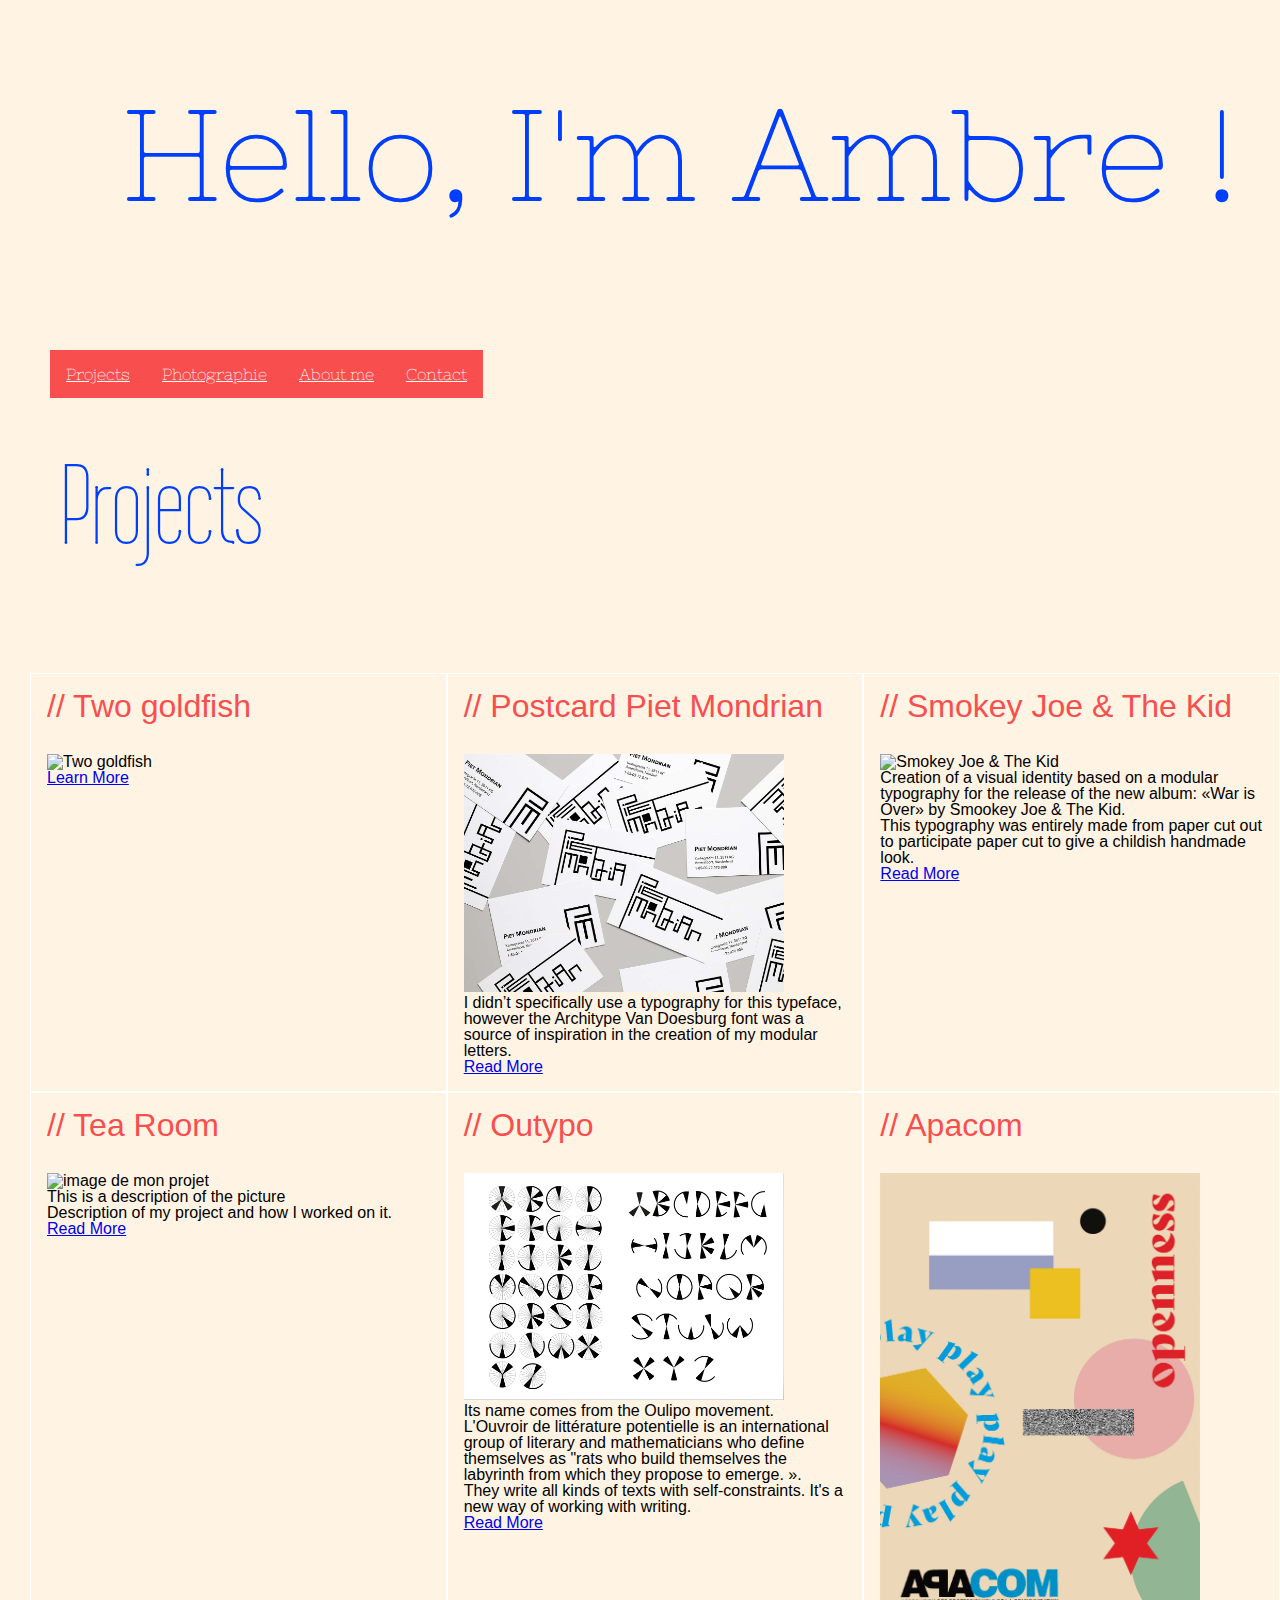
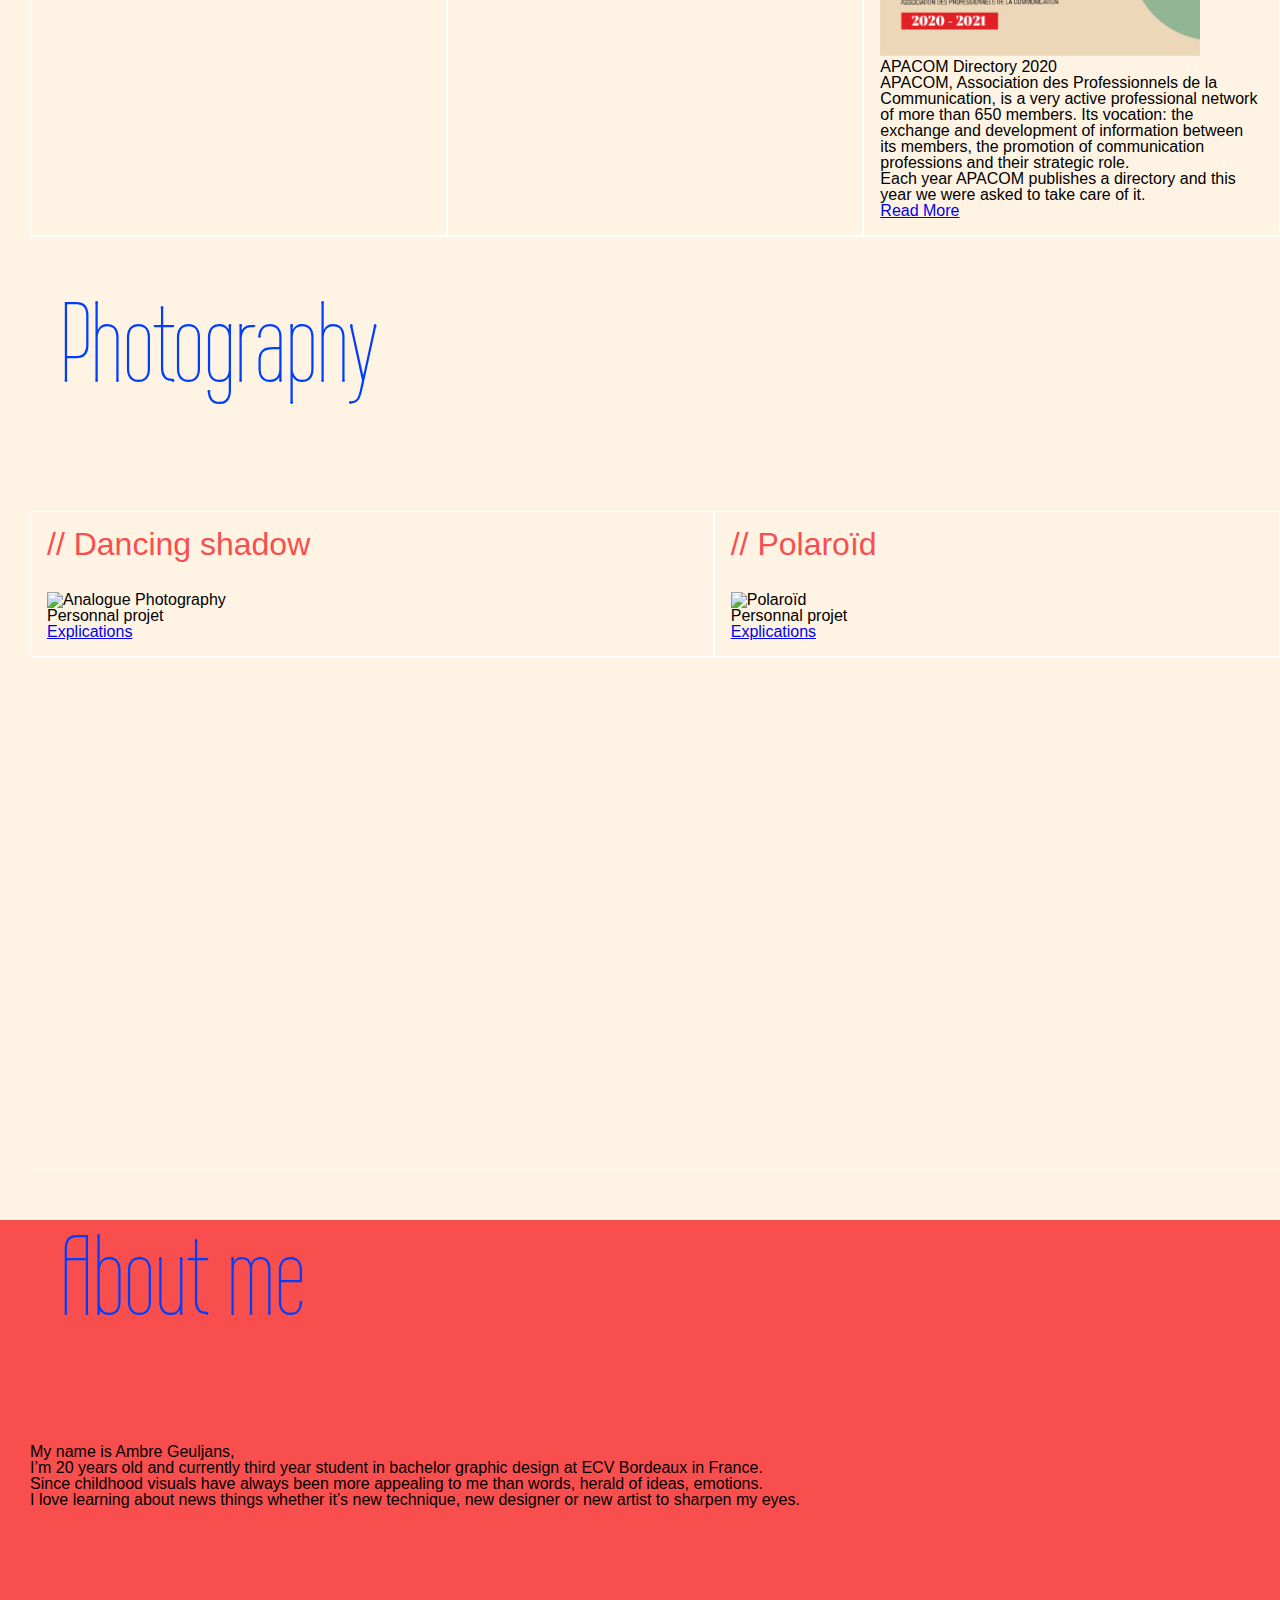
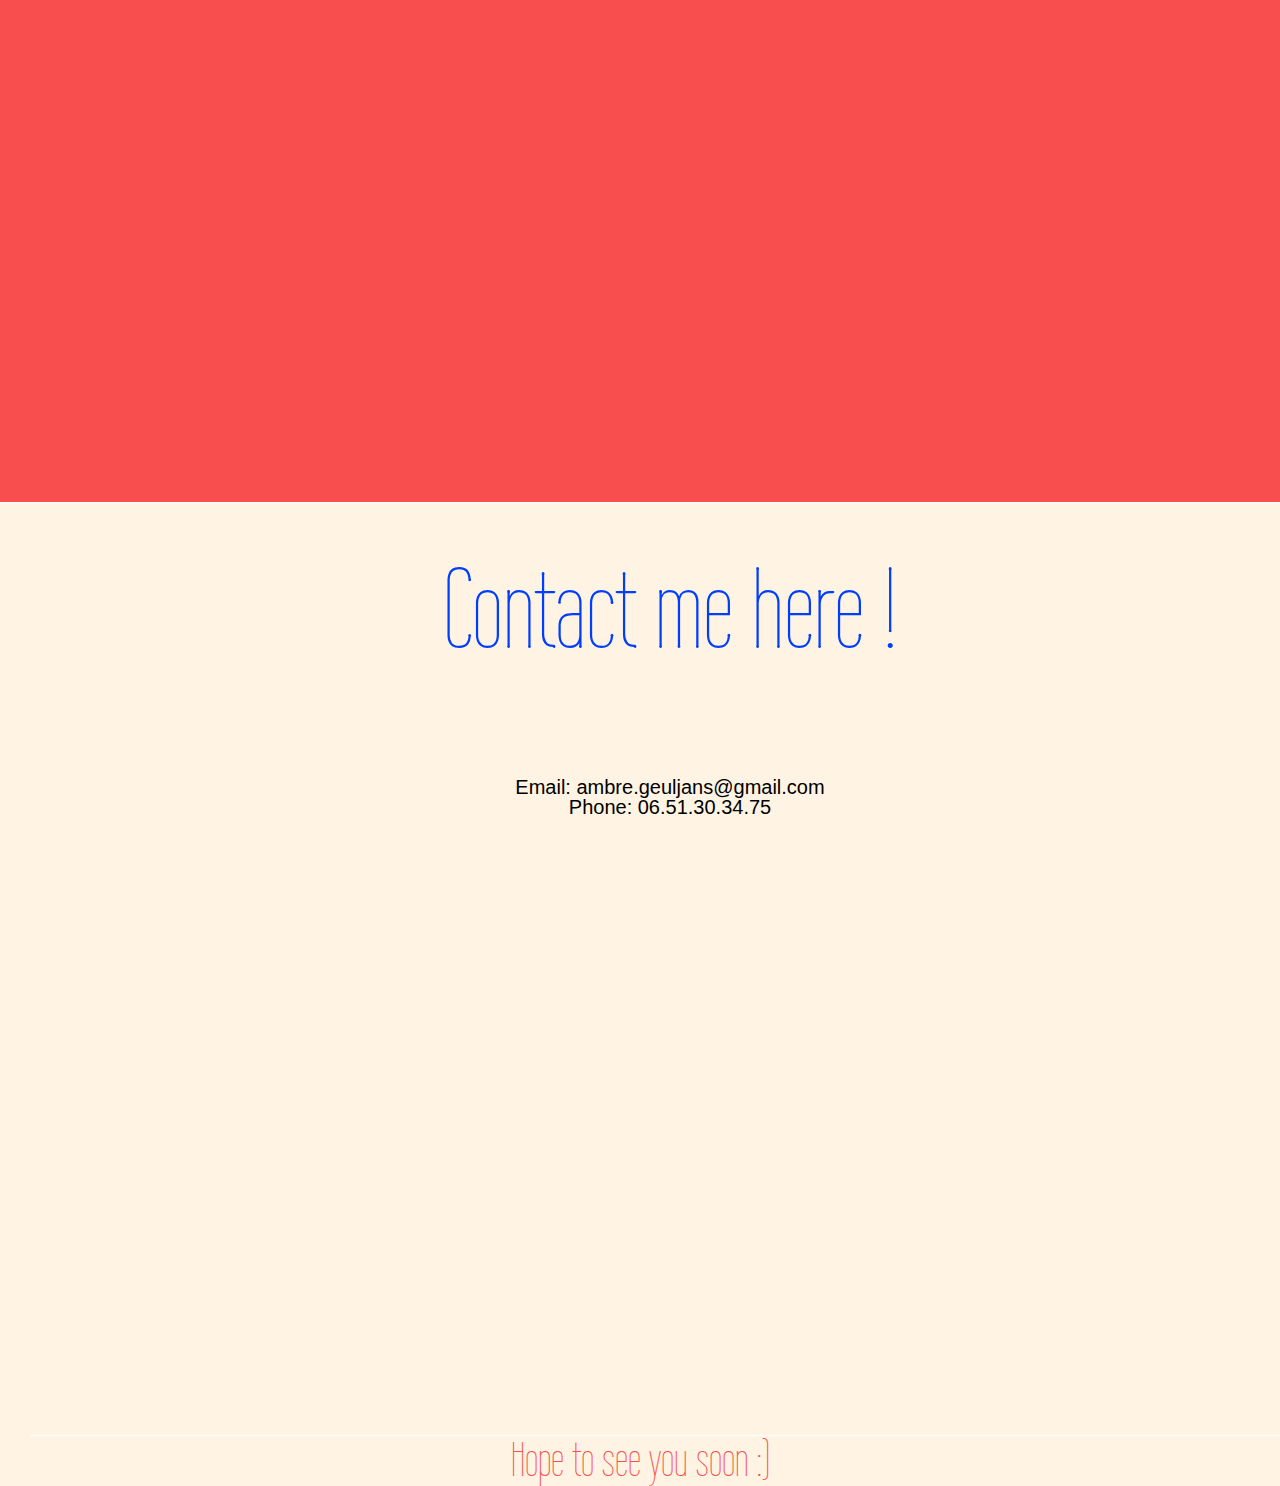
==== commit 73260337: "images" ====
--- a/index.html
+++ b/index.html
@@ -40,11 +40,7 @@
       <h2>// Two goldfish</h2>
       <img src="images/fish.jpg" alt="Two goldfish" width="320x160px">
     </figure>
-
-      <p>For this subject, we were asked to illustrate through a brief description the scene described:
-
-<br>«On a wooden box there is an aquarium with two goldfish and a filled vase».</p>
-      <a href="project01.html">Read More</a>
+      <a href="projet01.html">Learn More</a>
 
     </div>
 
@@ -58,7 +54,7 @@
     </figure>
 
       <p>I didn’t specifically use a typography for this typeface, however the Architype Van Doesburg font was a source of inspiration in the creation of my modular letters.</p>
-      <a href="project02.html">Read More</a>
+      <a href="projet02.html">Read More</a>
 
     </div>
 
@@ -68,14 +64,14 @@
 
     <figure>
       <h2>// Smokey Joe & The Kid</h2>
-      <img src="images/Pochette.jpg" alt="Smokey Joe & The Kid" width="320x160px">
+      <img src="images/pochette.jpg" alt="Smokey Joe & The Kid" width="320x160px">
     </figure>
 
       <p>Creation of a visual identity based on a modular typography for the release of the new album:
         «War is Over» by Smookey Joe & The Kid.
 
         <br>This typography was entirely made from paper cut out to participate paper cut to give a childish handmade look.</p>
-      <a href="project03.html">Read More</a>
+      <a href="projet03.html">Read More</a>
 
     </div>
 
@@ -85,12 +81,12 @@
 
     <figure>
         <h2>// Tea Room</h2>
-      <img src="images/Cartes.jpg" alt="image de mon projet"width="320x160px">
+      <img src="images/cartes.jpg" alt="image de mon projet"width="320x160px">
       <figcaption>This is a description of the picture</figcaption>
     </figure>
 
       <p>Description of my project and how I worked on it. </p>
-      <a href="project04.html">Read More</a>
+      <a href="projet04.html">Read More</a>
 
     </div>
 
@@ -107,7 +103,7 @@
       <p>Its name comes from the Oulipo movement.
     <br>L'Ouvroir de littérature potentielle is an international group of literary and mathematicians who define themselves as "rats who build themselves the labyrinth from which they propose to emerge.  ».
     <br>They write all kinds of texts with self-constraints. It's a new way of working with writing.</p>
-      <a href="project05.html">Read More</a>
+      <a href="projet05.html">Read More</a>
 
     </div>
 
@@ -123,7 +119,7 @@
       <p>APACOM Directory 2020
 <br>APACOM, Association des Professionnels de la Communication, is a very active professional network of more than 650 members. Its vocation: the exchange and development of information between its members, the promotion of communication professions and their strategic role.
 <br>Each year APACOM publishes a directory and this year we were asked to take care of it.</p>
-      <a href="project06.html">Read More</a>
+      <a href="projet06.html">Read More</a>
 
     </div>
 </div>
